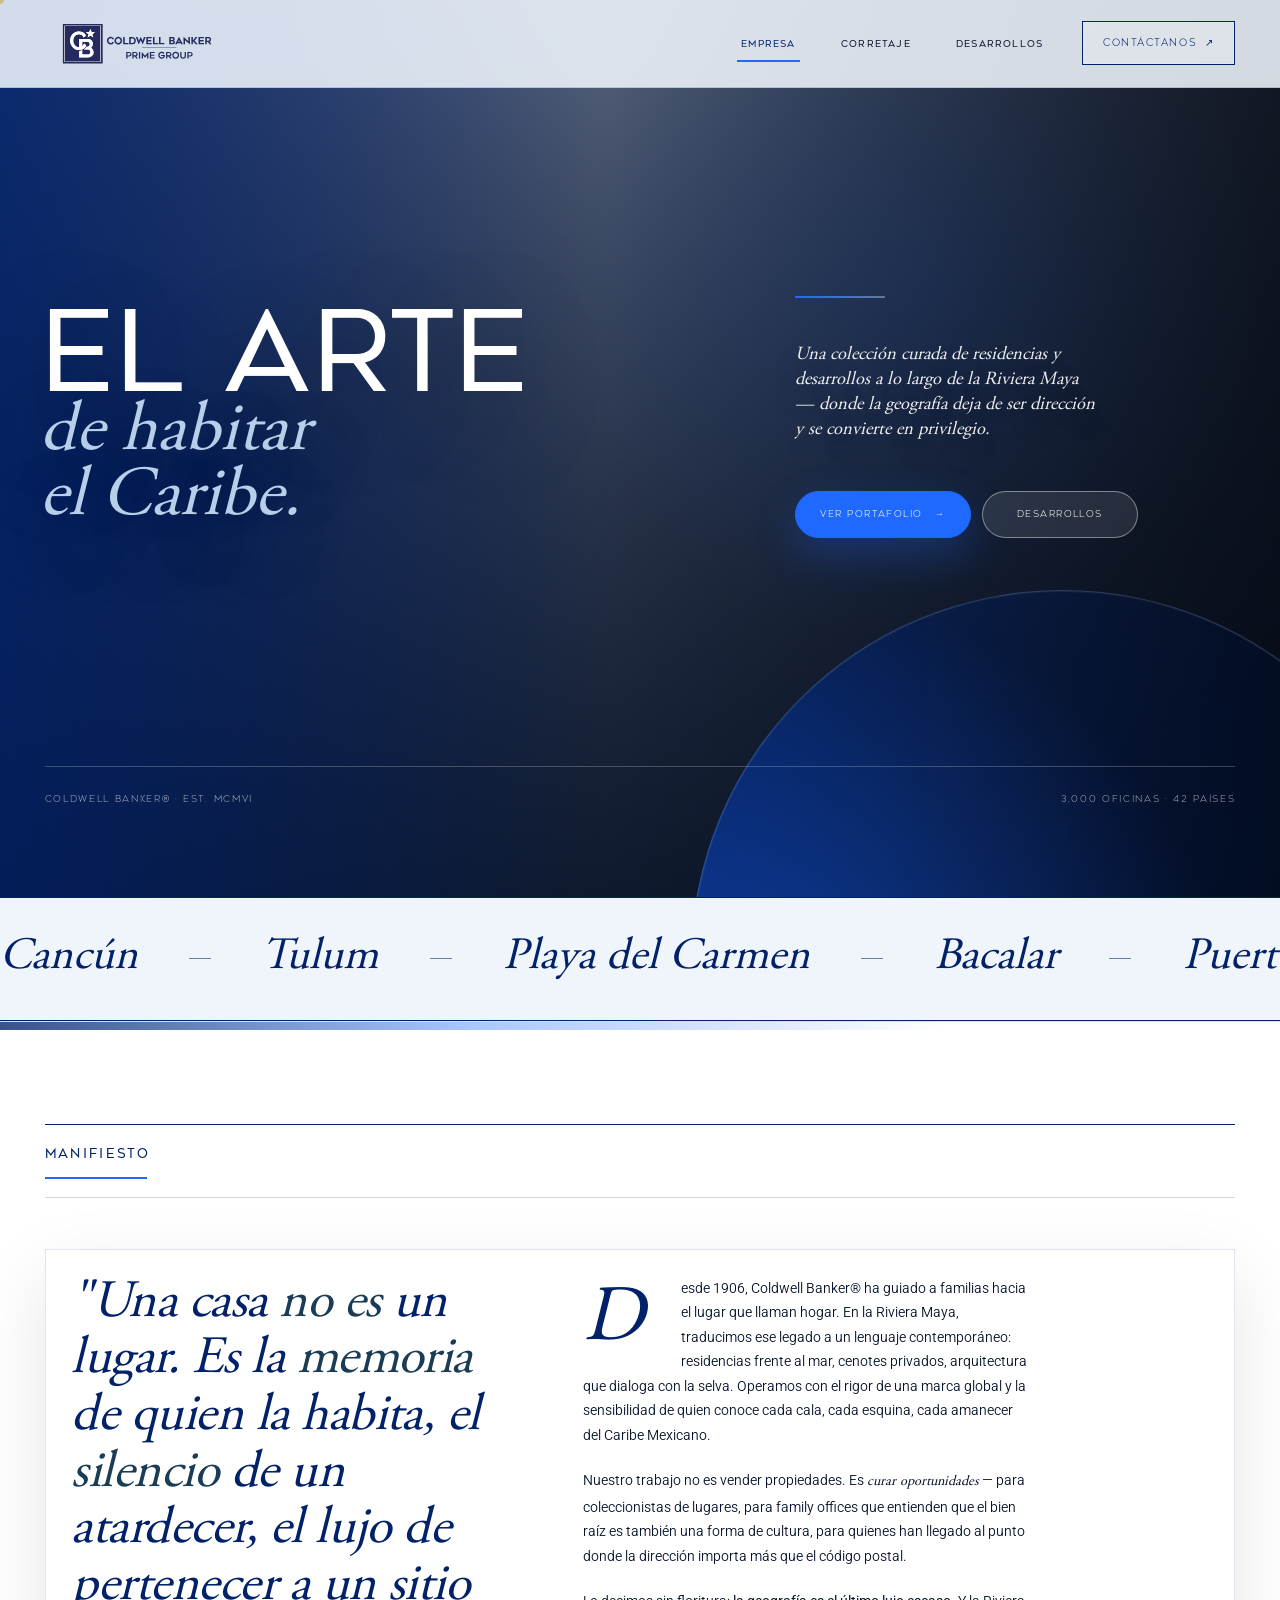
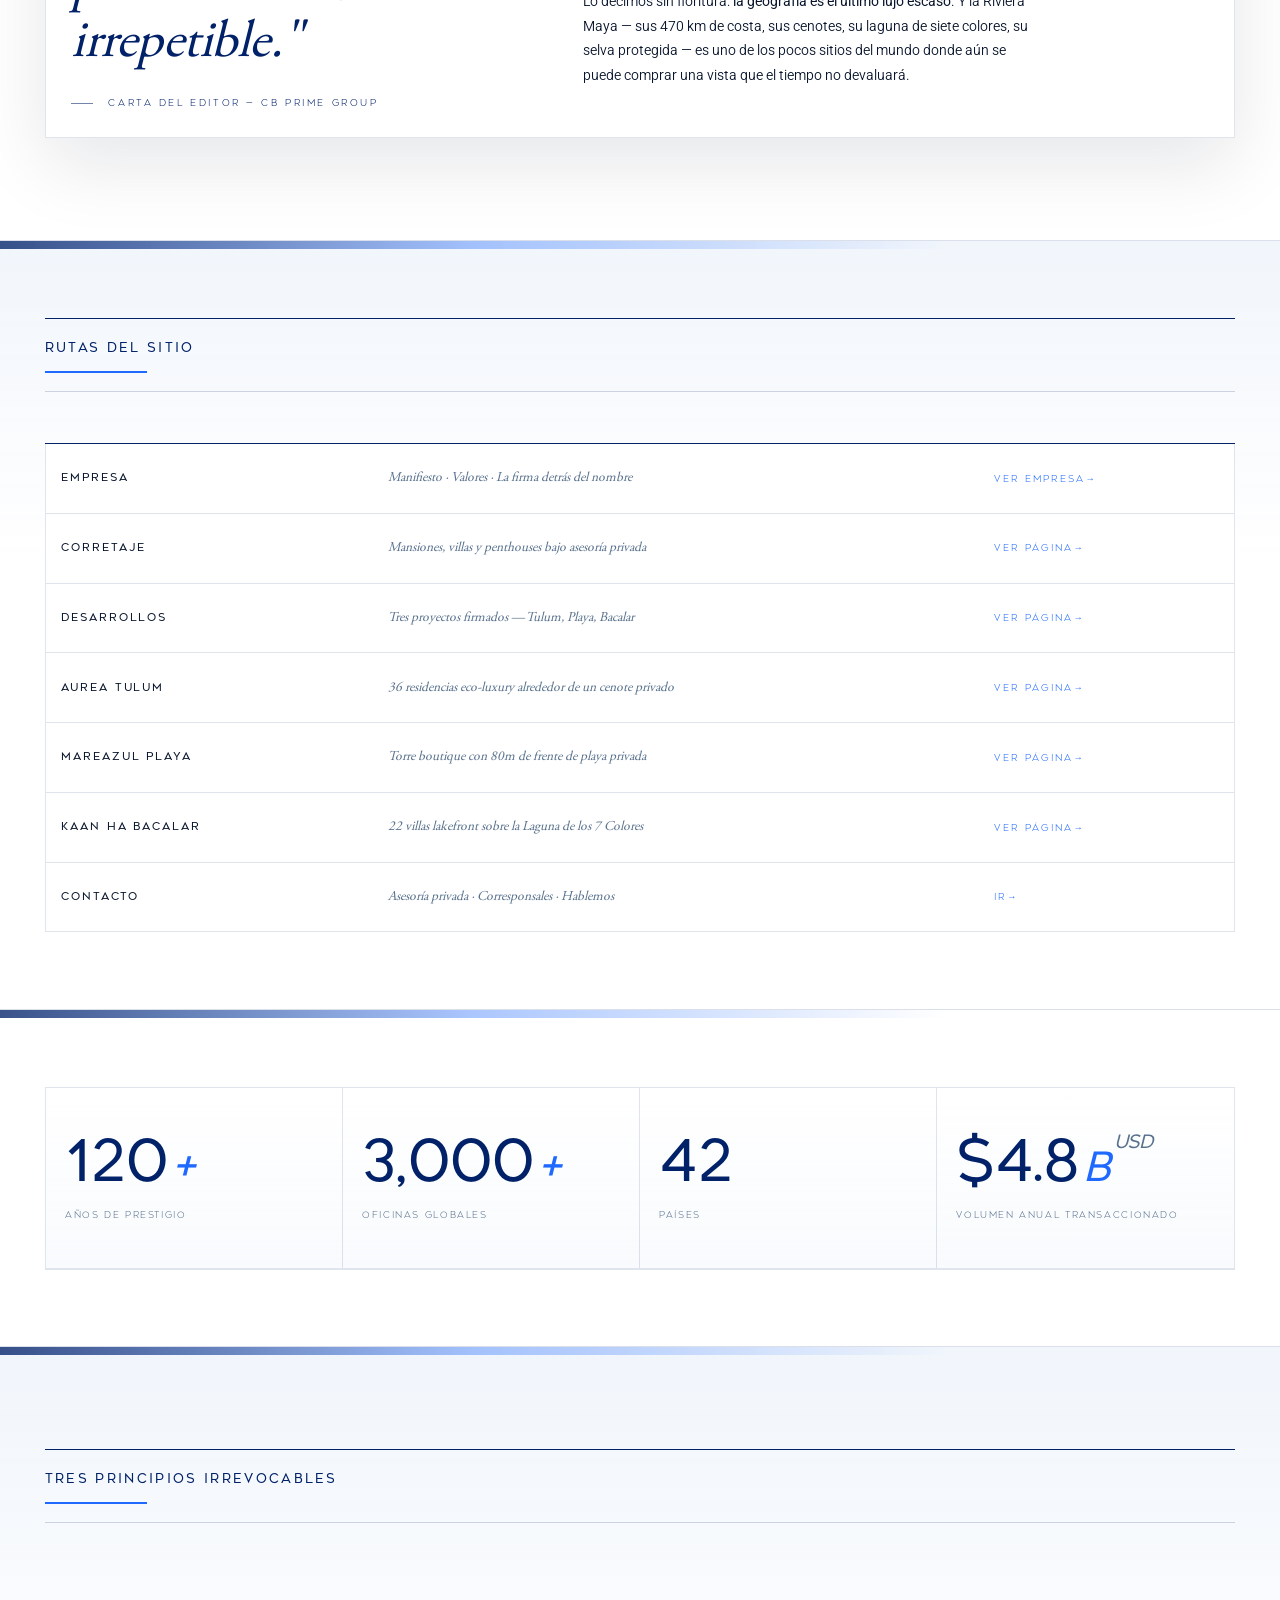
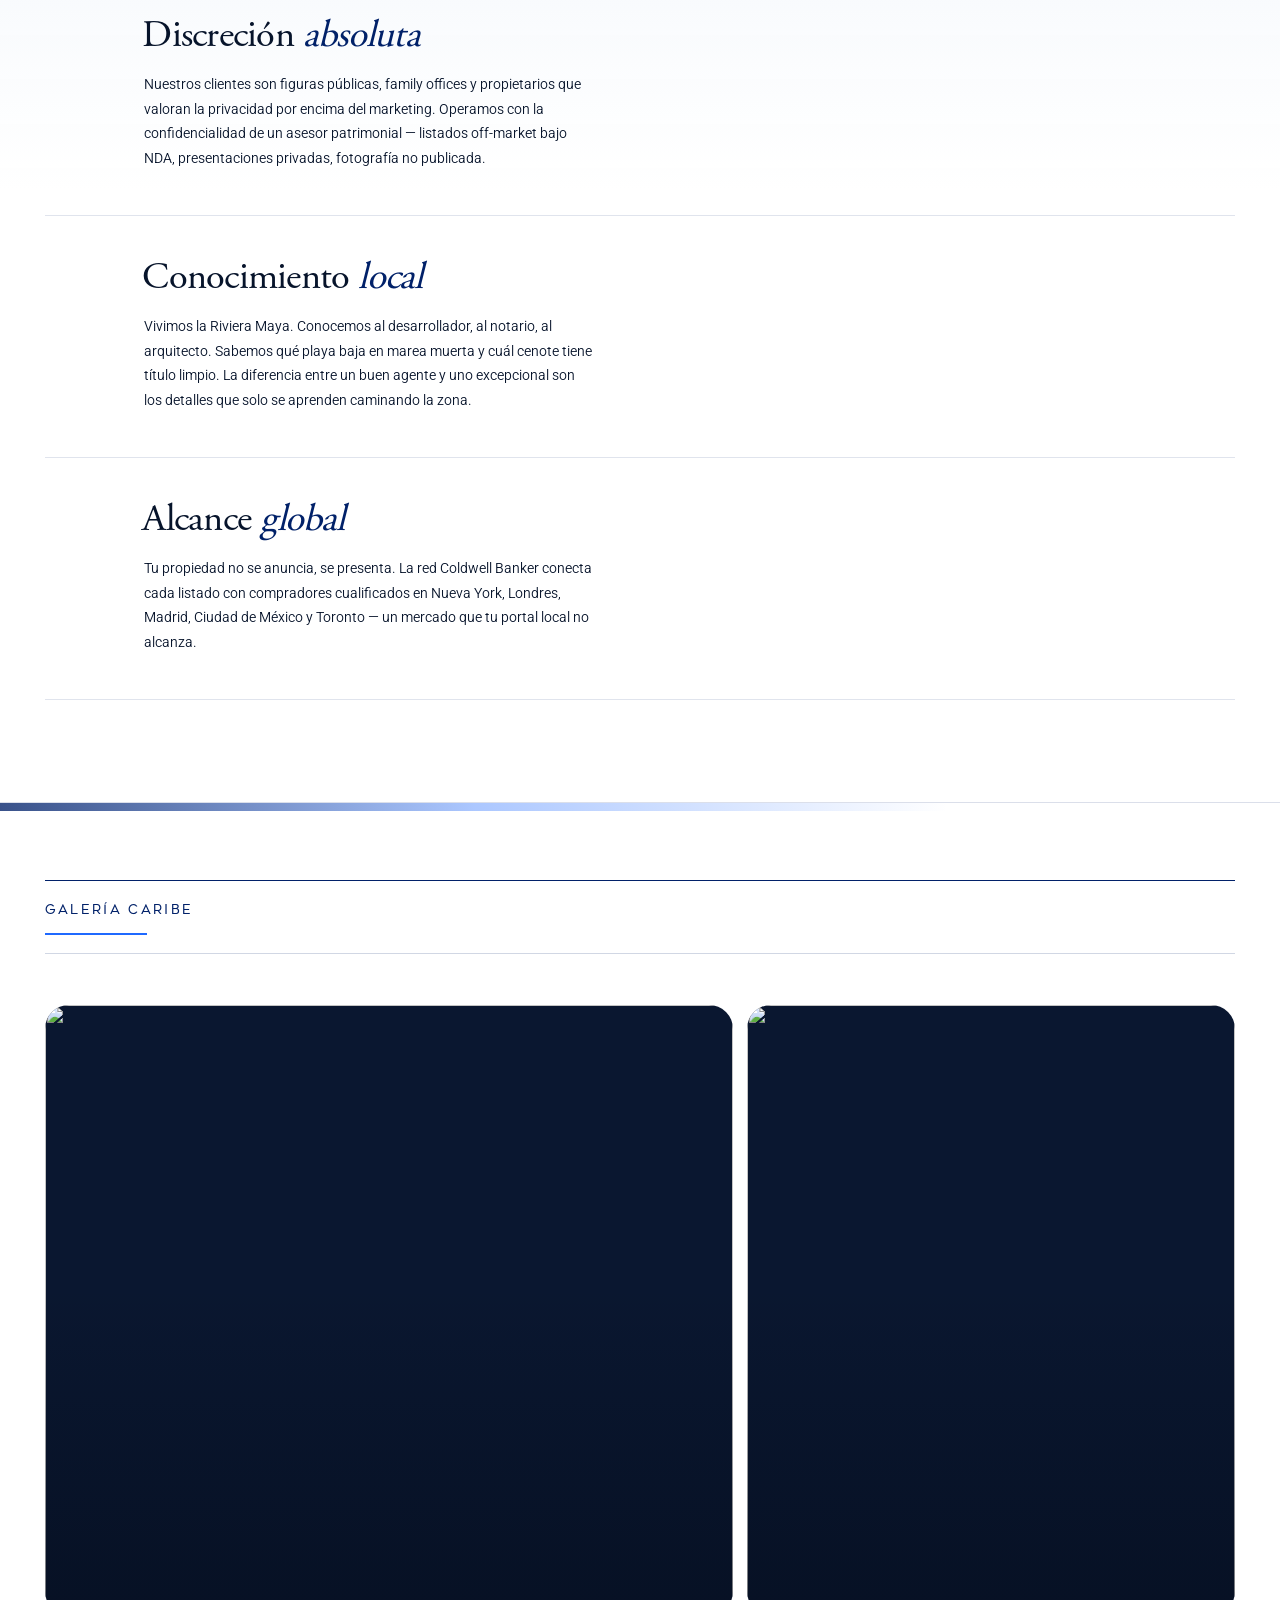
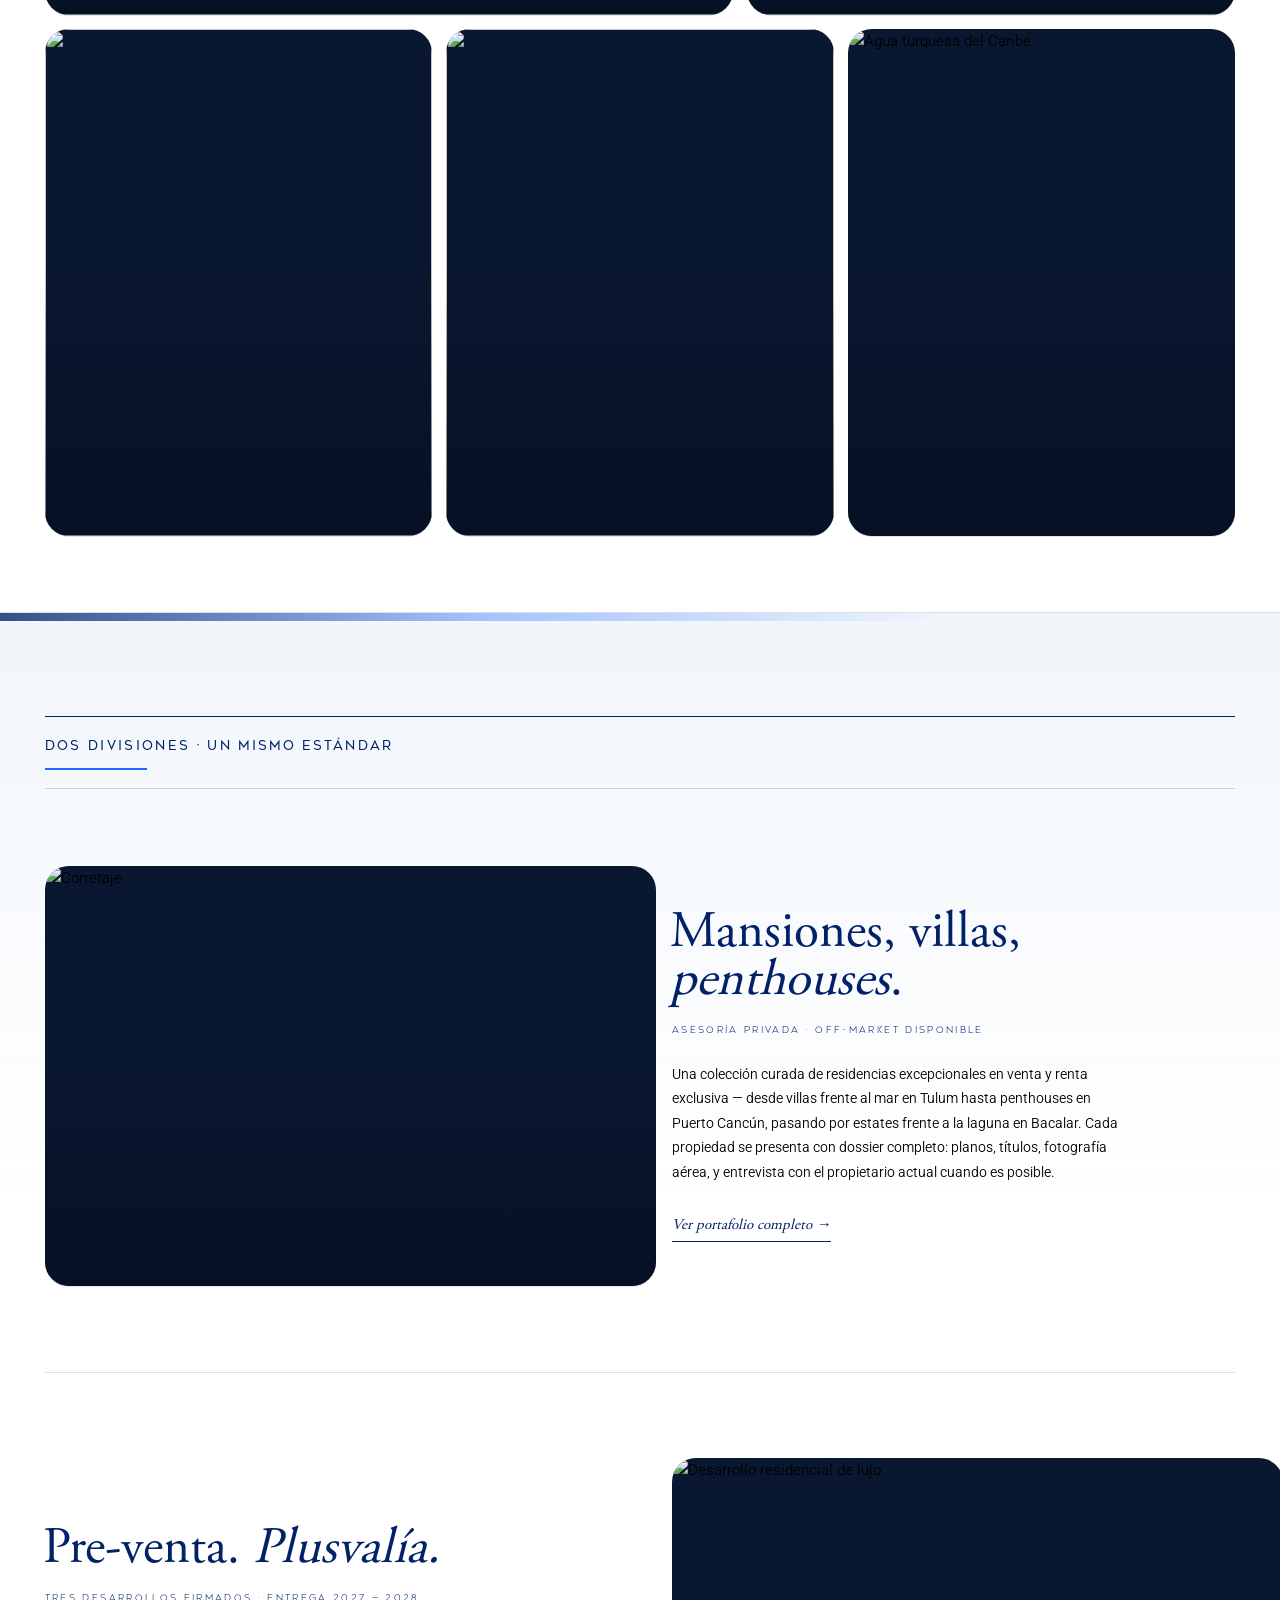
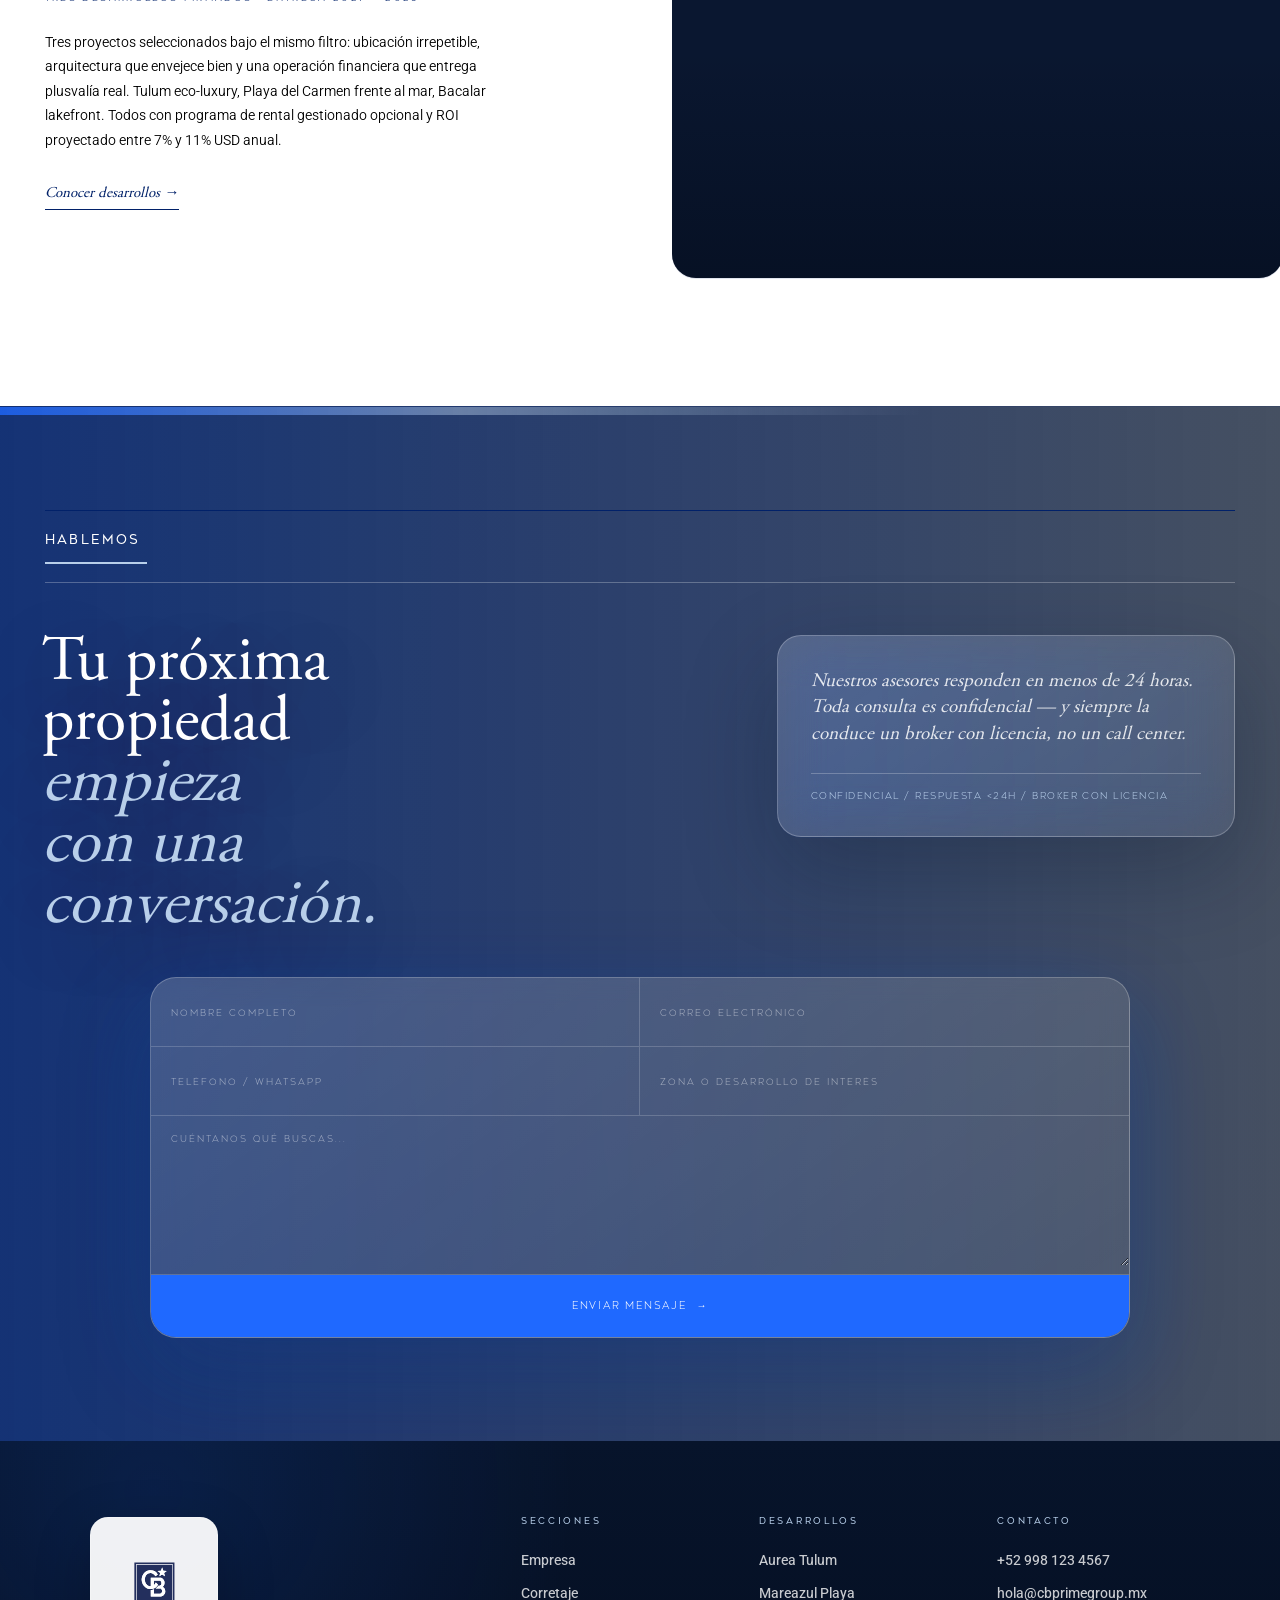
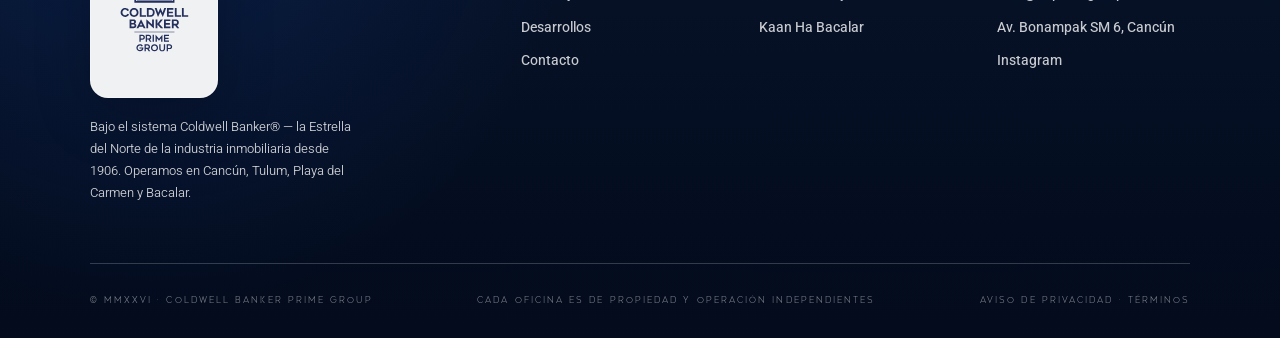
==== index.html @ 38bf9284 "Initial commit - Apex Architecture V1.0 - Quiet Luxury Purge Complete" ====
﻿<!DOCTYPE html>
<html lang="es">
<head>
<meta charset="UTF-8">
<meta name="viewport" content="width=device-width, initial-scale=1">
<title>Coldwell Banker Prime Group · The North Star Atlas · Riviera Maya</title>
<meta name="description" content="Atlas editorial de propiedades de lujo en el Caribe Mexicano. Corretaje y desarrollos firmados — Cancún, Tulum, Playa del Carmen, Bacalar.">
<link rel="preconnect" href="https://images.unsplash.com">
<link rel="stylesheet" href="assets/css/styles.css">
<link rel="icon" type="image/svg+xml" href="assets/img/logo-vertical.svg">
</head>
<body>

<!-- Atlas page frame -->
<div class="frame__progress"></div>
<!-- NAV -->
<nav class="nav">
  <a href="index.html" class="nav__logo"><img src="assets/img/logo-horizontal.svg" alt="Coldwell Banker Prime Group"></a>
  <button class="nav__burger" aria-label="Menú"><span></span><span></span></button>
  <div class="nav__menu">
    <a class="nav__link active" href="index.html">Empresa</a>
    <a class="nav__link" href="corretaje.html">Corretaje</a>
    <a class="nav__link" href="desarrollos.html">Desarrollos</a>
  </div>
  <a class="nav__cta" href="#contacto">Contáctanos <span>↗</span></a>
</nav>

<!-- HERO -->
<header class="hero">
  <div class="hero__top">
    <span><em>Folio</em> 01 — Empresa</span>
    <span class="hero__top__center">An <em>Secciones</em> of the Mexican Caribbean · Volume One</span>
    <span>MMXXVI · Cancún</span>
  </div>

  <div class="hero__main">
    <h1 class="hero__title">
      El arte
      <span class="ital ital--neg">de habitar</span>
      <span class="ital">el Caribe.</span>
    </h1>
    <div class="hero__side">
      <div class="hero__plate">
        <img src="https://images.unsplash.com/photo-1613977257363-707ba9348227?w=1400&q=85&auto=format&fit=crop" alt="Villa privada frente al mar en el Caribe">
        <div class="hero__plate__caption">
          <span>Vista</span>
          <span>Riviera Maya · Villa privada</span>
        </div>
      </div>
      <div class="hero__lede">
        <p>Una colección curada de residencias y desarrollos a lo largo de la Riviera Maya — donde la geografía deja de ser dirección y se convierte en privilegio.</p>
      </div>
      <div class="hero__actions">
        <a class="btn btn--ink" href="corretaje.html">Ver portafolio <span class="arrow">→</span></a>
        <a class="btn" href="desarrollos.html">Desarrollos</a>
      </div>
    </div>
  </div>

  <div class="hero__bottom">
    <span>Coldwell Banker® · Est. MCMVI</span>
    <span class="hero__bottom__star"><img src="assets/img/logo-vertical.svg" alt=""></span>
    <span style="text-align:right;">3,000 oficinas · 42 países</span>
  </div>
</header>

<!-- STRIP -->
<section class="strip">
  <div class="strip__track">
    <div><span>Cancún</span><span class="rule-mark"></span><span>Tulum</span><span class="rule-mark"></span><span>Playa del Carmen</span><span class="rule-mark"></span><span>Bacalar</span><span class="rule-mark"></span><span>Puerto Aventuras</span><span class="rule-mark"></span><span>Akumal</span><span class="rule-mark"></span><span>Sian Ka'an</span><span class="rule-mark"></span></div>
    <div><span>Cancún</span><span class="rule-mark"></span><span>Tulum</span><span class="rule-mark"></span><span>Playa del Carmen</span><span class="rule-mark"></span><span>Bacalar</span><span class="rule-mark"></span><span>Puerto Aventuras</span><span class="rule-mark"></span><span>Akumal</span><span class="rule-mark"></span><span>Sian Ka'an</span><span class="rule-mark"></span></div>
  </div>
</section>

<!-- MANIFESTO -->
<section class="section manifesto">
  <div class="wrap">
    <div class="section__opener reveal">
      <div class="section__num">N.<em>01</em></div>
      <div class="section__title">Manifiesto</div>
      <div class="section__meta">Folio 02 — 04</div>
    </div>

    <div class="manifesto__inner">
      <div class="manifesto__lhs reveal">
        <p class="manifesto__pull">
          "Una casa <em>no es</em> un lugar. Es la <em>memoria</em> de quien la habita, el <em>silencio</em> de un atardecer, el lujo de pertenecer a un sitio irrepetible."
        </p>
        <div class="manifesto__sig">
          <span class="rule-mark"></span>
          <span>Carta del editor — CB Prime Group</span>
        </div>
      </div>

      <div class="manifesto__rhs reveal" data-d="1">
        <p class="dropcap">Desde 1906, Coldwell Banker® ha guiado a familias hacia el lugar que llaman hogar. En la Riviera Maya, traducimos ese legado a un lenguaje contemporáneo: residencias frente al mar, cenotes privados, arquitectura que dialoga con la selva. Operamos con el rigor de una marca global y la sensibilidad de quien conoce cada cala, cada esquina, cada amanecer del Caribe Mexicano.</p>
        <p>Nuestro trabajo no es vender propiedades. Es <em class="serif">curar oportunidades</em> — para coleccionistas de lugares, para family offices que entienden que el bien raíz es también una forma de cultura, para quienes han llegado al punto donde la dirección importa más que el código postal.</p>
        <p>Lo decimos sin floritura: <strong style="font-weight:400;">la geografía es el último lujo escaso</strong>. Y la Riviera Maya — sus 470 km de costa, sus cenotes, su laguna de siete colores, su selva protegida — es uno de los pocos sitios del mundo donde aún se puede comprar una vista que el tiempo no devaluará.</p>
      </div>
    </div>
  </div>
</section>

<!-- TABLE OF CONTENTS -->
<section class="section section--tight">
  <div class="wrap">
    <div class="section__opener reveal">
      <div class="section__num">N.<em>02</em></div>
      <div class="section__title">Rutas del sitio</div>
      <div class="section__meta">Folio 05</div>
    </div>

    <table class="toc reveal" data-d="1">
      <tbody>
        <tr onclick="window.location='index.html'">
          <td class="toc__num"><em>I.</em></td>
          <td class="toc__name">Empresa</td>
          <td class="toc__desc">Manifiesto · Valores · La firma detrás del nombre</td>
          <td class="toc__link">Ver empresa</td>
        </tr>
        <tr onclick="window.location='corretaje.html'">
          <td class="toc__num"><em>II.</em></td>
          <td class="toc__name">Corretaje</td>
          <td class="toc__desc">Mansiones, villas y penthouses bajo asesoría privada</td>
          <td class="toc__link">Ver página</td>
        </tr>
        <tr onclick="window.location='desarrollos.html'">
          <td class="toc__num"><em>III.</em></td>
          <td class="toc__name">Desarrollos</td>
          <td class="toc__desc">Tres proyectos firmados — Tulum, Playa, Bacalar</td>
          <td class="toc__link">Ver página</td>
        </tr>
        <tr onclick="window.location='desarrollos/aurea-tulum.html'">
          <td class="toc__num"><em>III.i</em></td>
          <td class="toc__name">Aurea Tulum</td>
          <td class="toc__desc">36 residencias eco-luxury alrededor de un cenote privado</td>
          <td class="toc__link">Ver página</td>
        </tr>
        <tr onclick="window.location='desarrollos/mareazul-playa.html'">
          <td class="toc__num"><em>III.ii</em></td>
          <td class="toc__name">Mareazul Playa</td>
          <td class="toc__desc">Torre boutique con 80m de frente de playa privada</td>
          <td class="toc__link">Ver página</td>
        </tr>
        <tr onclick="window.location='desarrollos/kaan-ha-bacalar.html'">
          <td class="toc__num"><em>III.iii</em></td>
          <td class="toc__name">Kaan Ha Bacalar</td>
          <td class="toc__desc">22 villas lakefront sobre la Laguna de los 7 Colores</td>
          <td class="toc__link">Ver página</td>
        </tr>
        <tr onclick="window.location='#contacto'">
          <td class="toc__num"><em>IV.</em></td>
          <td class="toc__name">Contacto</td>
          <td class="toc__desc">Asesoría privada · Corresponsales · Hablemos</td>
          <td class="toc__link">Ir</td>
        </tr>
      </tbody>
    </table>
  </div>
</section>

<!-- STATS -->
<section class="section section--tight">
  <div class="wrap">
    <div class="stats reveal">
      <div class="stat">
        <span class="stat__index"><em>i.</em></span>
        <div class="stat__num">120<span class="ital">+</span></div>
        <div class="stat__label">Años de prestigio</div>
      </div>
      <div class="stat">
        <span class="stat__index"><em>ii.</em></span>
        <div class="stat__num">3,000<span class="ital">+</span></div>
        <div class="stat__label">Oficinas globales</div>
      </div>
      <div class="stat">
        <span class="stat__index"><em>iii.</em></span>
        <div class="stat__num">42</div>
        <div class="stat__label">Países</div>
      </div>
      <div class="stat">
        <span class="stat__index"><em>iv.</em></span>
        <div class="stat__num">$4.8<span class="ital">B</span><sup>USD</sup></div>
        <div class="stat__label">Volumen anual transaccionado</div>
      </div>
    </div>
  </div>
</section>

<!-- VALUES -->
<section class="section">
  <div class="wrap">
    <div class="section__opener reveal">
      <div class="section__num">N.<em>03</em></div>
      <div class="section__title">Tres principios irrevocables</div>
      <div class="section__meta">Folio 07 — 09</div>
    </div>

    <div class="chapters">
      <article class="chapter reveal">
        <div class="chapter__num"><em>i.</em></div>
        <h3 class="chapter__title">Discreción <span class="ital">absoluta</span></h3>
        <div class="chapter__body">
          <p>Nuestros clientes son figuras públicas, family offices y propietarios que valoran la privacidad por encima del marketing. Operamos con la confidencialidad de un asesor patrimonial — listados off-market bajo NDA, presentaciones privadas, fotografía no publicada.</p>
        </div>
      </article>
      <article class="chapter reveal" data-d="1">
        <div class="chapter__num"><em>ii.</em></div>
        <h3 class="chapter__title">Conocimiento <span class="ital">local</span></h3>
        <div class="chapter__body">
          <p>Vivimos la Riviera Maya. Conocemos al desarrollador, al notario, al arquitecto. Sabemos qué playa baja en marea muerta y cuál cenote tiene título limpio. La diferencia entre un buen agente y uno excepcional son los detalles que solo se aprenden caminando la zona.</p>
        </div>
      </article>
      <article class="chapter reveal" data-d="2">
        <div class="chapter__num"><em>iii.</em></div>
        <h3 class="chapter__title">Alcance <span class="ital">global</span></h3>
        <div class="chapter__body">
          <p>Tu propiedad no se anuncia, se presenta. La red Coldwell Banker conecta cada listado con compradores cualificados en Nueva York, Londres, Madrid, Ciudad de México y Toronto — un mercado que tu portal local no alcanza.</p>
        </div>
      </article>
    </div>
  </div>
</section>

<!-- PLATES -->
<section class="section section--tight">
  <div class="wrap">
    <div class="section__opener reveal">
      <div class="section__num">N.<em>04</em></div>
      <div class="section__title">Galería Caribe</div>
      <div class="section__meta">Folio 10 — 13</div>
    </div>

    <div class="plates reveal">
      <div class="plate plate--lg">
        <img src="https://images.unsplash.com/photo-1613977257363-707ba9348227?w=1600&q=85&auto=format&fit=crop" alt="">
        <div class="plate__cap">Vista · Villa Sian Ka'an</div>
      </div>
      <div class="plate plate--md">
        <img src="https://images.unsplash.com/photo-1582268611958-ebfd161ef9cf?w=1200&q=85&auto=format&fit=crop" alt="">
        <div class="plate__cap">Vista · Alberca infinity</div>
      </div>
      <div class="plate plate--sm">
        <img src="https://images.unsplash.com/photo-1600585154340-be6161a56a0c?w=900&q=85&auto=format&fit=crop" alt="">
        <div class="plate__cap">Vista · Suite</div>
      </div>
      <div class="plate plate--sm">
        <img src="https://images.unsplash.com/photo-1564013799919-ab600027ffc6?w=900&q=85&auto=format&fit=crop" alt="">
        <div class="plate__cap">Vista · Vista mar</div>
      </div>
      <div class="plate plate--sm">
        <img src="https://images.unsplash.com/photo-1507525428034-b723cf961d3e?w=900&q=85&auto=format&fit=crop" alt="Agua turquesa del Caribe">
        <div class="plate__cap">Vista · Bacalar</div>
      </div>
    </div>
  </div>
</section>

<!-- DIVISIONS -->
<section class="section">
  <div class="wrap">
    <div class="section__opener reveal">
      <div class="section__num">N.<em>05</em></div>
      <div class="section__title">Dos divisiones · un mismo estándar</div>
      <div class="section__meta">Folio 14 — 16</div>
    </div>

    <article class="feature reveal mb-4">
      <a href="corretaje.html" class="feature__media">
        <img src="https://images.unsplash.com/photo-1613490493576-7fde63acd811?w=1400&q=85&auto=format&fit=crop" alt="Corretaje">
        <div class="feature__cap"><span>División 01</span><span>Corretaje</span></div>
      </a>
      <div>
        <div class="feature__num"><em>I.</em> Corretaje de lujo</div>
        <h3 class="feature__title">Mansiones, villas, <span class="ital">penthouses</span>.</h3>
        <div class="feature__sub">Asesoría privada · Off-market disponible</div>
        <div class="feature__body">
          <p>Una colección curada de residencias excepcionales en venta y renta exclusiva — desde villas frente al mar en Tulum hasta penthouses en Puerto Cancún, pasando por estates frente a la laguna en Bacalar. Cada propiedad se presenta con dossier completo: planos, títulos, fotografía aérea, y entrevista con el propietario actual cuando es posible.</p>
        </div>
        <a class="linklink feature__cta" href="corretaje.html">Ver portafolio completo →</a>
      </div>
    </article>

    <hr class="rule mt-4 mb-4">

    <article class="feature feature--rev reveal" data-d="1">
      <a href="desarrollos.html" class="feature__media">
        <img src="https://images.unsplash.com/photo-1600607687939-ce8a6c25118c?w=1400&q=85&auto=format&fit=crop" alt="Desarrollo residencial de lujo">
        <div class="feature__cap"><span>División 02</span><span>Real Estate Development</span></div>
      </a>
      <div>
        <div class="feature__num"><em>II.</em> Desarrollos inmobiliarios</div>
        <h3 class="feature__title">Pre-venta. <span class="ital">Plusvalía.</span></h3>
        <div class="feature__sub">Tres desarrollos firmados · Entrega 2027 — 2028</div>
        <div class="feature__body">
          <p>Tres proyectos seleccionados bajo el mismo filtro: ubicación irrepetible, arquitectura que envejece bien y una operación financiera que entrega plusvalía real. Tulum eco-luxury, Playa del Carmen frente al mar, Bacalar lakefront. Todos con programa de rental gestionado opcional y ROI proyectado entre 7% y 11% USD anual.</p>
        </div>
        <a class="linklink feature__cta" href="desarrollos.html">Conocer desarrollos →</a>
      </div>
    </article>
  </div>
</section>

<!-- CONTACT -->
<section class="section contact" id="contacto">
  <div class="wrap">
    <div class="section__opener reveal" style="border-color: rgba(255,255,255,.4);">
      <div class="section__num" style="color: var(--tide);"><em>Contacto</em></div>
      <div class="section__title" style="color: var(--white);">Hablemos</div>
      <div class="section__meta" style="color: rgba(255,255,255,.6);">Folio final</div>
    </div>

    <div class="grid12 reveal" style="margin-bottom: 2rem;">
      <div class="col-6">
        <h2 style="font-size: clamp(2.4rem, 5vw, 4.5rem); color: var(--white);">
          Tu próxima propiedad <span class="ital" style="color: var(--tide);">empieza con una conversación.</span>
        </h2>
      </div>
      <div class="col-5 start-8">
        <p class="lede" style="color: rgba(255,255,255,.85);">
          Nuestros asesores responden en menos de 24 horas. Toda consulta es confidencial — y siempre la conduce un broker con licencia, no un call center.
        </p>
      </div>
    </div>

    <form class="contact__form reveal" data-d="1">
      <div class="field"><input type="text" name="nombre" placeholder="Nombre completo" required></div>
      <div class="field"><input type="email" name="email" placeholder="Correo electrónico" required></div>
      <div class="field"><input type="tel" name="telefono" placeholder="Teléfono / WhatsApp"></div>
      <div class="field"><input type="text" name="interes" placeholder="Zona o desarrollo de interés"></div>
      <div class="field field--full"><textarea name="mensaje" placeholder="Cuéntanos qué buscas..."></textarea></div>
      <div class="field--submit"><button type="submit">Enviar mensaje &nbsp;→</button></div>
    </form>
  </div>
</section>

<!-- FOOTER -->
<footer class="footer">
  <div class="wrap">
    <div class="footer__top">
      <div class="footer__brand"><img src="assets/img/logo-vertical.svg" alt="Coldwell Banker Prime Group"><p>Bajo el sistema Coldwell Banker® — la Estrella del Norte de la industria inmobiliaria desde 1906. Operamos en Cancún, Tulum, Playa del Carmen y Bacalar.</p>
      </div>
      <div class="footer__col">
        <h4>Secciones</h4>
        <a href="index.html">Empresa</a>
        <a href="corretaje.html">Corretaje</a>
        <a href="desarrollos.html">Desarrollos</a>
        <a href="#contacto">Contacto</a>
      </div>
      <div class="footer__col">
        <h4>Desarrollos</h4>
        <a href="desarrollos/aurea-tulum.html">Aurea Tulum</a>
        <a href="desarrollos/mareazul-playa.html">Mareazul Playa</a>
        <a href="desarrollos/kaan-ha-bacalar.html">Kaan Ha Bacalar</a>
      </div>
      <div class="footer__col">
        <h4>Contacto</h4>
        <a href="tel:+529981234567">+52 998 123 4567</a>
        <a href="mailto:hola@cbprimegroup.mx">hola@cbprimegroup.mx</a>
        <a href="#">Av. Bonampak SM 6, Cancún</a>
        <a href="#" target="_blank" rel="noopener">Instagram</a>
      </div>
    </div>
    <div class="footer__bottom">
      <span>© MMXXVI · Coldwell Banker Prime Group</span>
      <span>Cada oficina es de propiedad y operación independientes</span>
      <span>Aviso de privacidad · Términos</span>
    </div>
  </div>
</footer>

<script src="assets/js/main.js"></script>
</body>
</html>
---- assets/css/styles.css ----
/* =========================================================
   COLDWELL BANKER PRIME GROUP
   Estricto a Manual de Identidad 2025
   Responsive: 320px → 3440px ultrawide
   ========================================================= */

@font-face { font-family:'Garamond'; src:url('../fonts/AGaramondPro-Regular.otf') format('opentype'); font-weight:400; font-display:swap; }
@font-face { font-family:'Garamond'; src:url('../fonts/AGaramondPro-Bold.otf') format('opentype'); font-weight:700; font-display:swap; }
@font-face { font-family:'Geometos'; src:url('../fonts/GeometosNeue.otf') format('opentype'); font-weight:400; font-display:swap; }
@font-face { font-family:'Geometos'; src:url('../fonts/GeometosNeueBold.otf') format('opentype'); font-weight:700; font-display:swap; }
@font-face { font-family:'Geometos'; src:url('../fonts/GeometosNeueLight.otf') format('opentype'); font-weight:300; font-display:swap; }
@font-face { font-family:'Roboto'; src:url('../fonts/Roboto-VariableFont_wdth,wght.ttf') format('truetype-variations'); font-weight:100 900; font-display:swap; }
@font-face { font-family:'Roboto'; src:url('../fonts/Roboto-Italic-VariableFont_wdth,wght.ttf') format('truetype-variations'); font-weight:100 900; font-style:italic; font-display:swap; }

:root{
  /* === PALETA OFICIAL · Manual Identidad CB 2025 === */
  --cb-blue:    #012169;  /* CB Azul · color distintivo */
  --midnight:   #0A1730;  /* Medianoche */
  --slate:      #1B3C55;  /* Pizarra */
  --smoke:      #58718D;  /* Humo Gris */
  --mist:       #BECAD7;  /* Neblina */
  --glacier:    #DAE1E8;  /* Glaciar */
  --tide:       #B8CFEA;  /* Marea */
  --bright:     #1F69FF;  /* Azul Brillante */
  --iced:       #F0F5FB;  /* Azul Helado */
  --celestial:  #418FDE;  /* Celestial */
  --black:      #000000;  /* Negro · cuerpo de texto (manual) */
  --white:      #ffffff;  /* Blanco · fondo principal (manual) */

  /* Semantic */
  --bg:         var(--white);
  --bg-soft:    var(--iced);
  --bg-mid:     var(--glacier);
  --ink:        var(--black);          /* Body text · per manual */
  --ink-strong: var(--cb-blue);        /* Headlines accent */
  --ink-deep:   var(--midnight);
  --ink-mid:    var(--slate);
  --ink-mute:   var(--smoke);
  --rule:       var(--glacier);
  --rule-mid:   var(--mist);
  --rule-strong: var(--cb-blue);

  /* Typography */
  --serif: 'Garamond', 'Cormorant Garamond', Georgia, serif;
  --display: 'Geometos', 'Helvetica Neue', sans-serif;
  --body: 'Roboto', system-ui, -apple-system, sans-serif;

  /* Spacing — fluid */
  --gutter: clamp(1rem, 3.5vw, 4rem);
  --section: clamp(4.5rem, 9vw, 10rem);
  --maxw: 1640px;
  --maxw-text: 1440px;

  /* Motion */
  --ease: cubic-bezier(.2,.7,.2,1);
  --ease-out: cubic-bezier(.16,1,.3,1);
}

/* Ultra-wide caps */
@media (min-width: 2200px){
  :root{ --maxw: 1880px; --gutter: clamp(2rem, 4vw, 6rem); }
}

*,*::before,*::after{ box-sizing:border-box; margin:0; padding:0; }
html{
  scroll-behavior: smooth;
  -webkit-font-smoothing: antialiased;
  -moz-osx-font-smoothing: grayscale;
  background: var(--bg);
  font-size: 15px;
}
@media (min-width: 1440px){ html{ font-size: 16px; } }
@media (min-width: 1920px){ html{ font-size: 17px; } }
@media (min-width: 2560px){ html{ font-size: 19px; } }
@media (max-width: 380px){ html{ font-size: 14px; } }

body{
  background: var(--bg);
  color: var(--ink);
  font-family: var(--body);
  font-weight: 300;
  line-height: 1.65;
  overflow-x: hidden;
  position: relative;
}
img{ display:block; max-width:100%; height:auto; }
svg{ display:block; }
a{ color:inherit; text-decoration:none; transition:color .3s var(--ease); }
button{ font: inherit; color: inherit; cursor: pointer; background: none; border: 0; }

::selection{ background: var(--cb-blue); color: var(--white); }

/* =========================================================
   PAGE FRAME — kept minimal (just scroll progress)
   ========================================================= */
.frame{ display: none; } /* corner markers removed — conflicted with nav */
.frame__progress{
  position: fixed; left: 0; top: 0;
  height: 2px; width: 0; background: var(--cb-blue);
  z-index: 60; transition: width .1s linear;
}

/* =========================================================
   NAV
   ========================================================= */
.nav{
  position: fixed; top: 0; left: 0; right: 0; z-index: 80;
  padding: 1.2rem var(--gutter);
  display: grid;
  grid-template-columns: auto 1fr auto;
  gap: 1.5rem; align-items: center;
  background: rgba(255,255,255,.96);
  backdrop-filter: blur(14px) saturate(140%);
  -webkit-backdrop-filter: blur(14px) saturate(140%);
  border-bottom: 1px solid var(--rule);
  transition: padding .4s var(--ease), background .4s var(--ease), box-shadow .4s var(--ease);
}
.nav.scrolled{
  background: rgba(255,255,255,.99);
  padding-block: .75rem;
  box-shadow: 0 1px 0 rgba(1,33,105,.06), 0 8px 24px rgba(1,33,105,.04);
}
.nav__logo{
  display: flex; align-items: center;
  flex-shrink: 0;
}
.nav__logo img{
  height: clamp(36px, 4.5vw, 50px); width: auto;
  transition: height .4s var(--ease);
}
.nav.scrolled .nav__logo img{ height: clamp(30px, 3.6vw, 40px); }
@media (max-width: 480px){
  .nav__logo img{ height: 34px; }
  .nav.scrolled .nav__logo img{ height: 30px; }
}

/* Brand-safe ornamental rule — replaces decorative star usage */
.rule-mark{
  display: inline-block;
  width: clamp(16px, 2vw, 22px); height: 1px;
  background: currentColor; opacity: .55;
  vertical-align: middle; flex-shrink: 0;
}

.nav__menu{
  display: flex; gap: clamp(1.2rem, 2.4vw, 2.6rem);
  align-items: center; justify-content: center;
}
.nav__link{
  font-family: var(--display); font-weight: 400;
  font-size: clamp(.65rem, .75vw, .72rem);
  letter-spacing: .22em; text-transform: uppercase;
  color: var(--cb-blue);
  position: relative; padding: .4rem 0;
  white-space: nowrap;
}
.nav__link::after{
  content:''; position:absolute; left:0; right:100%; bottom:0; height:1px;
  background: var(--cb-blue); transition: right .5s var(--ease);
}
.nav__link:hover::after, .nav__link.active::after{ right: 0; }

.nav__cta{
  display: inline-flex; align-items: center; gap: .6rem;
  font-family: var(--display);
  font-size: clamp(.65rem, .72vw, .72rem);
  letter-spacing: .22em; text-transform: uppercase;
  padding: .85rem 1.3rem;
  border: 1px solid var(--cb-blue); color: var(--cb-blue);
  transition: all .5s var(--ease); position: relative; overflow: hidden;
  white-space: nowrap;
  flex-shrink: 0;
}
.nav__cta::before{
  content:''; position:absolute; inset:0; background: var(--cb-blue);
  transform: translateY(101%); transition: transform .5s var(--ease); z-index:-1;
}
.nav__cta:hover{ color: var(--white); }
.nav__cta:hover::before{ transform: translateY(0); }

.nav__burger{
  display: none;
  width: 36px; height: 36px;
  flex-direction: column; gap: 5px;
  justify-content: center; align-items: center;
}
.nav__burger span{
  display:block; width:22px; height:1.5px; background: var(--cb-blue);
  transition: transform .3s var(--ease);
}
.nav__burger.open span:nth-child(1){ transform: translateY(3.25px) rotate(45deg); }
.nav__burger.open span:nth-child(2){ transform: translateY(-3.25px) rotate(-45deg); }

@media (max-width: 980px){
  .nav{
    display: flex; justify-content: space-between; align-items: center;
  }
  .nav__cta{ display: none; }
  .nav__burger{ display: flex; }
  .nav__menu{
    position: fixed; top: 0; left: 0; right: 0; bottom: 0;
    background: var(--white);
    flex-direction: column; gap: 2rem;
    padding: 6rem var(--gutter) 2rem;
    transform: translateY(-110%);
    transition: transform .55s var(--ease);
    justify-content: flex-start; align-items: flex-start;
    z-index: 70;
  }
  .nav__menu.open{ transform: translateY(0); }
  .nav__menu .nav__link{ font-size: 1.05rem; }
  .nav__menu .nav__link.active{ color: var(--cb-blue); }
  .nav__burger{ z-index: 80; position: relative; }
}

/* =========================================================
   LAYOUT PRIMITIVES
   ========================================================= */
.wrap{ width: min(100% - var(--gutter)*2, var(--maxw)); margin-inline: auto; }
.section{ padding-block: var(--section); position: relative; }
.section--tight{ padding-block: clamp(2.5rem, 5vw, 5rem); }
.section--soft{ background: var(--bg-soft); }

.grid12{ display: grid; grid-template-columns: repeat(12, 1fr); gap: clamp(1rem, 2vw, 1.5rem); }
.col-1{grid-column:span 1}.col-2{grid-column:span 2}.col-3{grid-column:span 3}
.col-4{grid-column:span 4}.col-5{grid-column:span 5}.col-6{grid-column:span 6}
.col-7{grid-column:span 7}.col-8{grid-column:span 8}.col-9{grid-column:span 9}
.col-10{grid-column:span 10}.col-11{grid-column:span 11}.col-12{grid-column:span 12}
.start-2{grid-column-start:2}.start-3{grid-column-start:3}.start-4{grid-column-start:4}
.start-5{grid-column-start:5}.start-6{grid-column-start:6}.start-7{grid-column-start:7}
.start-8{grid-column-start:8}.start-9{grid-column-start:9}
@media (max-width: 880px){
  .grid12 [class*="col-"]{ grid-column: 1 / -1; }
  .grid12 [class*="start-"]{ grid-column-start: 1; }
}

/* =========================================================
   TYPOGRAPHY
   ========================================================= */
h1,h2,h3,h4{
  font-family: var(--serif); font-weight: 400; line-height: .95;
  letter-spacing: -0.02em; color: var(--cb-blue);
  text-wrap: balance;
}
.italic, em.italic, .ital, em{
  font-style: italic; color: var(--slate); font-weight: 400;
}
.serif{ font-family: var(--serif); font-style: italic; font-weight: 400; }

.eyebrow{
  display: inline-flex; align-items: center; gap: .8rem;
  font-family: var(--display);
  font-size: clamp(.62rem, .7vw, .7rem);
  font-weight: 400;
  letter-spacing: .3em; text-transform: uppercase; color: var(--cb-blue);
}
.eyebrow::before{
  content:''; width: 28px; height: 1px; background: currentColor; opacity: .8;
}

.section__opener{
  display: grid; grid-template-columns: 1fr 10fr 1fr;
  align-items: end; gap: clamp(1rem, 2.5vw, 2rem);
  padding: 1.2rem 0; margin-bottom: clamp(2rem, 5vw, 4rem);
  border-top: 1px solid var(--cb-blue);
  border-bottom: 1px solid var(--rule);
}
.section__num{
  font-family: var(--serif); font-style: italic; font-weight: 400;
  font-size: clamp(.95rem, 1.2vw, 1.1rem); color: var(--slate);
}
.section__title{
  font-family: var(--display); font-weight: 400;
  font-size: clamp(.7rem, .85vw, .82rem);
  letter-spacing: .35em; text-transform: uppercase; color: var(--cb-blue);
  text-align: center;
}
.section__meta{
  font-family: var(--display); font-weight: 400;
  font-size: clamp(.62rem, .72vw, .7rem);
  letter-spacing: .25em; text-transform: uppercase; color: var(--ink-mute);
  text-align: right;
}
@media (max-width: 640px){
  .section__opener{ grid-template-columns: 1fr; gap: .6rem; text-align: left; }
  .section__title, .section__meta{ text-align: left; }
}

p{ color: var(--ink); max-width: 56ch; }
p.lede{
  font-family: var(--serif); font-style: italic;
  font-size: clamp(1.05rem, 1.5vw, 1.5rem);
  line-height: 1.4; color: var(--slate);
}

.dropcap::first-letter{
  font-family: var(--serif); font-style: italic; font-weight: 400;
  float: left; font-size: 5.5em; line-height: 0.85;
  padding-right: 0.25em; padding-top: 0.12em; margin-top: 0.05em; margin-right: 1.2rem; color: var(--cb-blue);
}

.rule{ height:1px; background: var(--rule); border:0; margin: 0; }
.rule--ink{ background: var(--cb-blue); }

/* =========================================================
   HERO — robust, no overflow
   ========================================================= */
.hero{
  position: relative;
  padding: clamp(6rem, 10vw, 9rem) var(--gutter) clamp(3rem, 5vw, 5rem);
  display: grid; grid-template-columns: 1fr;
  gap: clamp(2rem, 4vw, 3.5rem);
  isolation: isolate;
}
.hero__top{
  display: grid;
  grid-template-columns: auto 1fr auto;
  gap: clamp(.8rem, 2vw, 2rem);
  align-items: center;
  font-family: var(--display);
  font-size: clamp(.6rem, .72vw, .72rem);
  letter-spacing: .26em; text-transform: uppercase; color: var(--cb-blue);
  padding-bottom: 1.2rem; border-bottom: 1px solid var(--rule);
}
.hero__top__center{ text-align: center; color: var(--slate); }
.hero__top__center em{
  font-family: var(--serif); font-style: italic;
  text-transform: none; letter-spacing: 0;
  font-size: clamp(.85rem, 1.05vw, 1.05rem);
  color: var(--cb-blue);
}
.hero__top > :last-child{ text-align: right; }

.hero__main{
  display: grid;
  grid-template-columns: 1.1fr 1fr;
  gap: clamp(2rem, 4vw, 5rem);
  align-items: stretch;
}
.hero__title{
  font-size: clamp(2.4rem, 8vw, 7.5rem);
  line-height: .95;
  letter-spacing: -0.03em;
  font-weight: 400;
  color: var(--cb-blue);
  align-self: center;
}
.hero__title .ital{
  display: block; font-style: italic; color: var(--slate);
}
.hero__title .ital--neg{ margin-left: 0; padding-left: 0; }

.hero__side{
  display: flex; flex-direction: column;
  gap: clamp(1.4rem, 2.5vw, 2.2rem);
}
.hero__plate{
  position: relative;
  aspect-ratio: 4/5;
  max-height: 60vh;
  overflow: hidden;
  background: var(--bg-mid);
}
.hero__plate img{
  width: 100%; height: 100%; object-fit: cover;
  filter: saturate(.9) contrast(1.04);
  animation: kenburns 22s ease-in-out infinite alternate;
}
@keyframes kenburns{ from{ transform: scale(1.02); } to{ transform: scale(1.1); } }
.hero__plate__caption{
  position: absolute; bottom: .8rem; left: .9rem; right: .9rem;
  display: flex; justify-content: space-between; gap: 1rem;
  font-family: var(--display);
  font-size: clamp(.55rem, .7vw, .65rem);
  letter-spacing: .25em; text-transform: uppercase;
  color: var(--white); mix-blend-mode: difference;
}
.hero__lede{ max-width: 42ch; }
.hero__lede p{
  font-family: var(--serif); font-style: italic;
  font-size: clamp(1rem, 1.2vw, 1.15rem);
  line-height: 1.45; color: var(--slate);
}
.hero__actions{
  display: flex; gap: .8rem; flex-wrap: wrap;
}

.hero__bottom{
  display: grid;
  grid-template-columns: 1fr auto 1fr;
  gap: clamp(.8rem, 2vw, 2rem);
  align-items: center;
  padding-top: 1.2rem; border-top: 1px solid var(--rule);
  font-family: var(--display);
  font-size: clamp(.6rem, .72vw, .72rem);
  letter-spacing: .26em; text-transform: uppercase;
  color: var(--ink-mute);
}
.hero__bottom__star{ display: flex; justify-content: center; }
.hero__bottom__star img{ width: clamp(50px, 5vw, 70px); height: auto; }
.hero__bottom > :last-child{ text-align: right; }

@media (max-width: 980px){
  .hero__main{ grid-template-columns: 1fr; gap: 2rem; }
  .hero__title{ font-size: clamp(2.4rem, 11vw, 5.5rem); }
  .hero__plate{ max-height: 70vh; aspect-ratio: 4/3; }
}
@media (max-width: 600px){
  .hero__top{ grid-template-columns: 1fr; gap: .4rem; text-align: center; }
  .hero__top > *{ text-align: center; }
  .hero__bottom{ grid-template-columns: 1fr; gap: .8rem; text-align: center; }
  .hero__bottom > :last-child{ text-align: center; }
  .hero__plate{ aspect-ratio: 4/3; max-height: none; }
}

/* =========================================================
   BUTTONS
   ========================================================= */
.btn{
  display: inline-flex; align-items: center; gap: .8rem;
  font-family: var(--display);
  font-size: clamp(.6rem, .72vw, .7rem);
  letter-spacing: .25em; text-transform: uppercase;
  padding: 1rem 1.6rem;
  border: 1px solid var(--cb-blue); color: var(--cb-blue);
  background: transparent;
  position: relative; overflow: hidden; cursor: pointer;
  transition: color .5s var(--ease);
  white-space: nowrap;
}
.btn::before{
  content:''; position:absolute; inset:0; background: var(--cb-blue);
  transform: translateX(-101%); transition: transform .55s var(--ease);
  z-index:-1;
}
.btn:hover{ color: var(--white); }
.btn:hover::before{ transform: translateX(0); }
.btn--ink{ background: var(--cb-blue); color: var(--white); }
.btn--ink::before{ background: var(--bright); transform: translateX(101%); }
.btn--ink:hover{ color: var(--white); }
.btn--ink:hover::before{ transform: translateX(0); }
.btn .arrow{ display:inline-block; transition: transform .4s var(--ease); }
.btn:hover .arrow{ transform: translateX(6px); }

.linklink{
  font-family: var(--serif); font-style: italic;
  font-size: clamp(1rem, 1.1vw, 1.1rem);
  border-bottom: 1px solid currentColor; padding-bottom: 2px;
  transition: padding .3s var(--ease);
  color: var(--cb-blue);
}
.linklink:hover{ padding-bottom: 6px; }

/* =========================================================
   STRIP / Marquee
   ========================================================= */
.strip{
  border-block: 1px solid var(--cb-blue);
  padding: clamp(1rem, 2vw, 1.6rem) 0; overflow: hidden;
  background: var(--bg-soft);
  position: relative; z-index: 3;
}
.strip__track{
  display: flex; gap: clamp(2rem, 4vw, 4rem); white-space: nowrap;
  font-family: var(--serif); font-style: italic;
  font-size: clamp(1.4rem, 3.5vw, 3rem);
  color: var(--cb-blue);
  animation: scroll-x 40s linear infinite;
}
.strip__track > *{
  display: inline-flex; align-items: center;
  gap: clamp(2rem, 4vw, 4rem);
}
.strip__sep{
  font-style: normal; color: var(--mist);
  font-size: .6em;
}
@keyframes scroll-x{ to{ transform: translateX(-50%); } }

/* =========================================================
   MANIFESTO
   ========================================================= */
.manifesto{ background: var(--bg-soft); }
.manifesto__inner{
  display: grid;
  grid-template-columns: 5fr 7fr;
  gap: clamp(2rem, 5vw, 6rem);
}
.manifesto__lhs{
  position: sticky; top: 8rem; align-self: start;
}
.manifesto__pull{
  font-family: var(--serif); font-style: italic; font-weight: 400;
  font-size: clamp(1.5rem, 3.5vw, 3.4rem);
  line-height: 1.08; color: var(--cb-blue);
  letter-spacing: -0.01em;
}
.manifesto__pull em{ color: var(--slate); }
.manifesto__sig{
  margin-top: 1.6rem;
  display: flex; align-items: center; gap: 1rem;
  font-family: var(--display);
  font-size: clamp(.6rem, .72vw, .7rem);
  letter-spacing: .28em; text-transform: uppercase;
  color: var(--cb-blue);
}
.manifesto__sig img{ width: 18px; height: auto; }
.manifesto__rhs{ display: flex; flex-direction: column; gap: 1.4rem; }
.manifesto__rhs p{ font-size: clamp(.95rem, 1vw, 1.05rem); color: var(--ink-deep); }
@media (max-width: 880px){
  .manifesto__inner{ grid-template-columns: 1fr; }
  .manifesto__lhs{ position: static; }
}

/* =========================================================
   TOC
   ========================================================= */
.toc{ width: 100%; border-collapse: collapse; }
.toc tr{
  border-bottom: 1px solid var(--rule);
  transition: background .4s var(--ease);
  cursor: pointer;
}
.toc tr:first-child{ border-top: 1px solid var(--cb-blue); }
.toc tr:hover{ background: var(--bg-soft); }
.toc tr:hover .toc__link{ color: var(--bright); }
.toc td{ padding: clamp(1rem, 2vw, 1.6rem) 1rem; vertical-align: middle; }
.toc__num{
  font-family: var(--serif); font-style: italic;
  font-size: clamp(.95rem, 1.2vw, 1.1rem); color: var(--slate); width: 8ch;
}
.toc__name{
  font-family: var(--display);
  font-size: clamp(.7rem, .85vw, .85rem);
  letter-spacing: .22em; text-transform: uppercase; font-weight: 400;
  color: var(--cb-blue);
}
.toc__desc{
  font-family: var(--serif); font-style: italic;
  color: var(--ink-mute);
  font-size: clamp(.9rem, 1vw, 1rem);
}
.toc__link{
  font-family: var(--display);
  font-size: clamp(.62rem, .72vw, .7rem);
  letter-spacing: .22em; text-transform: uppercase;
  color: var(--cb-blue); white-space: nowrap;
  transition: color .4s var(--ease);
}
.toc__link::after{ content: ' →'; transition: margin .4s var(--ease); display: inline-block; }
.toc tr:hover .toc__link::after{ margin-left: 10px; }
@media (max-width: 760px){
  .toc__desc{ display: none; }
  .toc td{ padding: 1rem .4rem; }
}

/* =========================================================
   STATS
   ========================================================= */
.stats{
  display: grid;
  grid-template-columns: repeat(4, 1fr);
  border-top: 1px solid var(--cb-blue);
  border-bottom: 1px solid var(--cb-blue);
}
.stat{
  padding: clamp(2rem, 3.5vw, 3.4rem) clamp(1rem, 1.5vw, 1.5rem);
  text-align: left;
  border-right: 1px solid var(--rule);
  position: relative;
}
.stat:last-child{ border-right: 0; }
.stat__num{
  font-family: var(--serif); font-weight: 400;
  font-size: clamp(2.4rem, 4.5vw, 4.8rem);
  line-height: 1;
  letter-spacing: -0.03em;
  color: var(--cb-blue);
}
.stat__num .ital{
  font-style: italic; color: var(--slate);
  font-size: .7em; margin-left: .1em;
}
.stat__num sup{
  font-size: .32em; vertical-align: top;
  color: var(--ink-mute); margin-left: .15em; font-style: italic;
}
.stat__label{
  font-family: var(--display);
  font-size: clamp(.6rem, .68vw, .68rem);
  letter-spacing: .26em; text-transform: uppercase;
  color: var(--ink-mute); margin-top: 1.2rem;
}
.stat__index{
  position: absolute; top: 1.2rem; right: 1rem;
  font-family: var(--serif); font-style: italic;
  font-size: clamp(.7rem, .85vw, .85rem); color: var(--ink-mute);
}
@media (max-width: 760px){
  .stats{ grid-template-columns: repeat(2, 1fr); }
  .stat{ border-bottom: 1px solid var(--rule); }
  .stat:nth-child(2){ border-right: 0; }
  .stat:nth-child(3),.stat:nth-child(4){ border-bottom: 0; }
}
@media (max-width: 380px){ .stats{ grid-template-columns: 1fr; }
  .stat{ border-right: 0 !important; }
  .stat:not(:last-child){ border-bottom: 1px solid var(--rule); }
}

/* =========================================================
   CHAPTERS
   ========================================================= */
.chapters{ display: grid; gap: 0; }
.chapter{
  display: grid;
  grid-template-columns: 1fr 5fr 6fr;
  gap: clamp(1.5rem, 3.5vw, 4rem);
  padding: clamp(2rem, 3.5vw, 3rem) 0;
  border-bottom: 1px solid var(--rule);
  align-items: start;
  transition: padding-left .5s var(--ease), background .4s var(--ease);
}
.chapter:hover{ padding-left: 1rem; background: var(--bg-soft); }
.chapter__num{
  font-family: var(--serif); font-style: italic;
  font-size: clamp(1rem, 1.3vw, 1.2rem);
  color: var(--ink-mute);
}
.chapter__title{
  font-size: clamp(1.7rem, 3vw, 3.2rem);
  line-height: 1; letter-spacing: -0.02em;
}
.chapter__body p{ font-size: clamp(.95rem, 1vw, 1.05rem); }
@media (max-width: 880px){
  .chapter{ grid-template-columns: auto 1fr; gap: 1rem 1.5rem; }
  .chapter__body{ grid-column: 1 / -1; padding-left: 0; margin-top: .5rem; }
}

/* =========================================================
   PLATES
   ========================================================= */
.plates{
  display: grid;
  grid-template-columns: repeat(12, 1fr);
  grid-auto-rows: clamp(60px, 8vw, 90px);
  gap: clamp(.6rem, 1vw, 1.2rem);
}
.plate{ position: relative; overflow: hidden; }
.plate img{
  width:100%; height:100%; object-fit: cover;
  transition: transform 1.6s var(--ease);
  filter: saturate(.9) contrast(1.04);
}
.plate:hover img{ transform: scale(1.05); }
.plate__cap{
  position: absolute; bottom: .8rem; left: .9rem;
  font-family: var(--display);
  font-size: clamp(.55rem, .65vw, .62rem);
  letter-spacing: .25em; text-transform: uppercase;
  color: var(--white); mix-blend-mode: difference;
}
.plate--lg{ grid-column: span 7; grid-row: span 6; }
.plate--md{ grid-column: span 5; grid-row: span 6; }
.plate--sm{ grid-column: span 4; grid-row: span 5; }
.plate--tall{ grid-column: span 4; grid-row: span 8; }
.plate--wide{ grid-column: span 8; grid-row: span 5; }
@media (max-width: 760px){
  .plates{ grid-template-columns: 1fr 1fr; grid-auto-rows: clamp(140px, 38vw, 220px); gap: .6rem; }
  .plate{ grid-column: span 1 !important; grid-row: span 1 !important; }
  .plate--lg, .plate--wide{ grid-column: span 2 !important; }
}

/* =========================================================
   FEATURE block
   ========================================================= */
.feature{
  display: grid;
  grid-template-columns: 1fr 1fr;
  gap: clamp(2rem, 5vw, 5rem);
  align-items: center;
}
.feature--rev .feature__media{ order: 2; }
.feature__media{
  position: relative; aspect-ratio: 4/5; overflow: hidden;
  background: var(--bg-mid);
}
.feature__media img{ width:100%; height:100%; object-fit:cover; transition: transform 1.4s var(--ease); }
.feature:hover .feature__media img{ transform: scale(1.05); }
.feature__cap{
  position: absolute; top: 1rem; left: 1rem; right: 1rem;
  display: flex; justify-content: space-between; gap: 1rem;
  font-family: var(--display);
  font-size: clamp(.55rem, .65vw, .62rem);
  letter-spacing: .25em; text-transform: uppercase;
  color: var(--white); mix-blend-mode: difference;
}
.feature__num{
  font-family: var(--serif); font-style: italic;
  font-size: clamp(.95rem, 1.1vw, 1.1rem);
  color: var(--slate); margin-bottom: .8rem;
}
.feature__title{
  font-size: clamp(2rem, 4vw, 3.6rem);
  line-height: .95;
}
.feature__sub{
  font-family: var(--display);
  font-size: clamp(.6rem, .7vw, .7rem);
  letter-spacing: .26em; text-transform: uppercase;
  color: var(--cb-blue); margin: 1rem 0 1.6rem;
}
.feature__body p{ font-size: clamp(.95rem, 1vw, 1.05rem); }
.feature__cta{ margin-top: 2rem; display: inline-block; }
@media (max-width: 880px){
  .feature{ grid-template-columns: 1fr; }
  .feature--rev .feature__media{ order: 0; }
  .feature__media{ aspect-ratio: 16/10; }
}

/* =========================================================
   LISTINGS
   ========================================================= */
.reel{
  position: relative;
  /* Dynamically align carousel start with centered content wrap */
  --bleed: max(var(--gutter), calc((100vw - 1760px) / 2));
  margin-left: calc(var(--bleed) * -1);
  margin-right: calc(var(--bleed) * -1);
  padding-left: var(--bleed);
  padding-right: var(--bleed);
  overflow-x: auto; overflow-y: hidden;
  scrollbar-width: thin;
  scrollbar-color: var(--cb-blue) transparent;
  scroll-snap-type: x mandatory;
  -webkit-overflow-scrolling: touch;
}
.reel::-webkit-scrollbar{ height: 1px; background: var(--rule); }
.reel::-webkit-scrollbar-thumb{ background: var(--cb-blue); }
.reel__track{
  display: flex; gap: clamp(1rem, 2vw, 2rem);
  padding: 1rem 0 3rem;
}
.reel .listing{
  flex: 0 0 clamp(260px, 28vw, 440px);
  scroll-snap-align: start;
}

.listings{
  display: grid;
  grid-template-columns: repeat(12, 1fr);
  gap: clamp(2rem, 3.5vw, 3rem) clamp(1rem, 2vw, 1.5rem);
}
.listing{
  grid-column: span 4;
  position: relative;
  display: flex; flex-direction: column;
  cursor: pointer;
}
.listing--feature{ grid-column: span 8; }
.listing--mid{ grid-column: span 6; }
@media (max-width: 1100px){
  .listing{ grid-column: span 6; }
  .listing--feature{ grid-column: span 12; }
  .listing--mid{ grid-column: span 6; }
}
@media (max-width: 680px){
  .listing, .listing--feature, .listing--mid{ grid-column: span 12; }
}

.listing__media{
  position: relative; aspect-ratio: 4/5; overflow: hidden;
  background: var(--bg-mid);
}
.listing--feature .listing__media{ aspect-ratio: 16/10; }
.listing__media img{
  width:100%; height:100%; object-fit: cover;
  transition: transform 1.6s var(--ease);
  filter: saturate(.9) contrast(1.04);
}
.listing:hover .listing__media img{ transform: scale(1.05); }
.listing__index{
  position: absolute; top: .9rem; left: 1rem;
  font-family: var(--serif); font-style: italic;
  font-size: clamp(.9rem, 1.1vw, 1.05rem);
  color: var(--white); mix-blend-mode: difference;
}
.listing__tag{
  position: absolute; top: 1rem; right: 1rem;
  font-family: var(--display);
  font-size: clamp(.55rem, .65vw, .62rem);
  letter-spacing: .26em; text-transform: uppercase;
  color: var(--white); mix-blend-mode: difference;
}
.listing__head{
  display: grid;
  grid-template-columns: 1fr auto;
  gap: 1rem; align-items: end;
  padding: 1.2rem 0 .6rem;
  border-bottom: 1px solid var(--rule);
}
.listing__title{
  font-size: clamp(1.3rem, 1.9vw, 1.8rem);
  line-height: 1;
}
.listing__price{
  font-family: var(--serif); font-style: italic;
  color: var(--cb-blue);
  font-size: clamp(1rem, 1.2vw, 1.15rem);
  white-space: nowrap;
}
.listing__loc{
  font-family: var(--display);
  font-size: clamp(.6rem, .7vw, .68rem);
  letter-spacing: .25em; text-transform: uppercase;
  color: var(--ink-mute); margin-top: .55rem;
}
.listing__specs{
  display: flex; flex-wrap: wrap; gap: .8rem 1rem;
  padding: .9rem 0;
  font-family: var(--display);
  font-size: clamp(.55rem, .65vw, .62rem);
  letter-spacing: .2em; text-transform: uppercase;
  color: var(--slate);
}
.listing__specs span + span{ position: relative; padding-left: 1.2rem; }
.listing__specs span + span::before{
  content: ''; position: absolute; left: 0; top: 50%;
  width: .5rem; height: 1px; background: var(--mist);
}

/* =========================================================
   FILTERS
   ========================================================= */
.filters{
  display: flex; gap: 0; flex-wrap: wrap;
  margin: 2rem 0 clamp(2rem, 4vw, 3.5rem);
  border-block: 1px solid var(--rule);
}
.chip{
  font-family: var(--display);
  font-size: clamp(.6rem, .7vw, .68rem);
  letter-spacing: .25em; text-transform: uppercase;
  padding: 1.1rem clamp(.9rem, 1.5vw, 1.5rem);
  color: var(--ink-mute);
  border-right: 1px solid var(--rule);
  transition: all .35s var(--ease);
  position: relative;
}
.chip:last-child{ border-right: 0; }
.chip::after{
  content:''; position:absolute; bottom: -1px; left: 50%; right: 50%;
  height: 1px; background: var(--cb-blue);
  transition: left .4s var(--ease), right .4s var(--ease);
}
.chip:hover{ color: var(--cb-blue); }
.chip:hover::after, .chip.active::after{ left: 0; right: 0; }
.chip.active{ color: var(--cb-blue); }
@media (max-width: 480px){
  .chip{ flex: 1 0 auto; border-bottom: 1px solid var(--rule); }
}

/* =========================================================
   DEV CARDS
   ========================================================= */
.dev-card{
  display: grid;
  grid-template-columns: 1fr 1fr;
  gap: 0;
  border-block: 1px solid var(--cb-blue);
  margin-top: -1px;
  position: relative;
  min-height: 70svh;
}
.dev-card__media{ position: relative; overflow: hidden; aspect-ratio: 1/1; }
.dev-card__media img{
  width:100%; height:100%; object-fit:cover;
  transition: transform 1.8s var(--ease);
  filter: saturate(.9);
}
.dev-card:hover .dev-card__media img{ transform: scale(1.04); }
.dev-card__body{
  padding: clamp(1.5rem, 4vw, 4rem);
  display: flex; flex-direction: column; justify-content: center;
  background: var(--white);
}
.dev-card__num{
  font-family: var(--serif); font-style: italic;
  color: var(--slate);
  font-size: clamp(.95rem, 1.1vw, 1.1rem);
  margin-bottom: 1.2rem;
}
.dev-card__name{
  font-size: clamp(2rem, 4.5vw, 4rem);
  line-height: .95; margin-bottom: 1rem;
}
.dev-card__loc{
  font-family: var(--display);
  font-size: clamp(.6rem, .72vw, .7rem);
  letter-spacing: .26em; text-transform: uppercase;
  color: var(--cb-blue); margin-bottom: 1.6rem;
}
.dev-card__desc{
  margin-bottom: 2rem; max-width: 50ch;
  font-size: clamp(.92rem, 1vw, 1rem);
}
.dev-card__meta{
  display: flex; gap: clamp(1rem, 2vw, 2rem);
  flex-wrap: wrap;
  padding: 1rem 0;
  border-block: 1px solid var(--rule);
  font-family: var(--display);
  font-size: clamp(.6rem, .7vw, .68rem);
  letter-spacing: .25em; text-transform: uppercase;
  color: var(--slate); margin-bottom: 1.6rem;
}
.dev-card:nth-child(even){ grid-template-columns: 1fr 1fr; }
.dev-card:nth-child(even) .dev-card__media{ order: 2; }
@media (max-width: 880px){
  .dev-card, .dev-card:nth-child(even){ grid-template-columns: 1fr; min-height: auto; }
  .dev-card:nth-child(even) .dev-card__media{ order: 0; }
  .dev-card__media{ aspect-ratio: 16/10; }
}

/* =========================================================
   DEV HERO
   ========================================================= */
.dev-hero{
  position: relative;
  min-height: clamp(560px, 80vh, 820px);
  display: grid; grid-template-rows: auto 1fr auto;
  padding: clamp(6rem, 10vw, 9rem) var(--gutter) clamp(2.5rem, 4vw, 4rem);
  overflow: hidden;
  isolation: isolate;
  gap: clamp(2rem, 4vw, 3rem);
}
.dev-hero__bg{ position: absolute; inset: 0; z-index: -2; }
.dev-hero__bg img{
  width:100%; height:100%; object-fit:cover;
  filter: saturate(.85);
  animation: kenburns 24s ease-in-out infinite alternate;
}
.dev-hero::before{
  content:''; position:absolute; inset:0; z-index: -1;
  background:
    linear-gradient(180deg, rgba(255,255,255,.78) 0%, rgba(255,255,255,0.35) 30%, rgba(255,255,255,.85) 100%);
}
.dev-hero__top{
  display: grid;
  grid-template-columns: auto 1fr auto;
  gap: clamp(.8rem, 2vw, 2rem);
  align-items: center;
  padding-bottom: 1.2rem; border-bottom: 1px solid var(--cb-blue);
  font-family: var(--display);
  font-size: clamp(.6rem, .72vw, .72rem);
  letter-spacing: .26em; text-transform: uppercase; color: var(--cb-blue);
}
.dev-hero__top > :nth-child(2){ text-align: center; color: var(--slate); }
.dev-hero__top > :nth-child(2) em{
  font-family: var(--serif); font-style: italic;
  text-transform: none; letter-spacing: 0;
  color: var(--cb-blue);
  font-size: clamp(.85rem, 1.05vw, 1.05rem);
}
.dev-hero__top > :last-child{ text-align: right; }
.dev-hero__main{ align-self: end; }
.dev-hero__title{
  font-size: clamp(2.6rem, 8vw, 7rem);
  line-height: .9; letter-spacing: -0.03em;
  color: var(--cb-blue);
}
.dev-hero__title .ital{
  display: block; font-style: italic; padding-left: 0; color: var(--slate);
}
.dev-hero__lede{
  display: grid;
  grid-template-columns: 1fr 1fr;
  gap: clamp(2rem, 5vw, 5rem);
  align-items: end; padding-top: 2rem;
}
.dev-hero__lede p{
  font-family: var(--serif); font-style: italic;
  font-size: clamp(1rem, 1.2vw, 1.15rem);
  color: var(--ink-deep); max-width: 38ch;
}
.dev-hero__actions{
  display: flex; gap: .8rem; flex-wrap: wrap;
  justify-self: end;
}
@media (max-width: 880px){
  .dev-hero__lede{ grid-template-columns: 1fr; }
  .dev-hero__actions{ justify-self: start; }
}
@media (max-width: 480px){
  .dev-hero__top{ grid-template-columns: 1fr; gap: .4rem; text-align: center; }
  .dev-hero__top > *{ text-align: center; }
}

/* =========================================================
   AMENITIES
   ========================================================= */
.amenities{
  display: grid;
  grid-template-columns: repeat(4, 1fr);
  border-top: 1px solid var(--cb-blue);
  border-left: 1px solid var(--cb-blue);
}
.amenity{
  padding: clamp(1.5rem, 2.6vw, 2.4rem) clamp(1rem, 1.8vw, 1.6rem);
  border-right: 1px solid var(--cb-blue);
  border-bottom: 1px solid var(--cb-blue);
  background: var(--white);
  text-align: left;
  transition: background .5s var(--ease);
}
.amenity:hover{ background: var(--bg-soft); }
.amenity__icon{
  width: clamp(28px, 3vw, 36px); height: auto;
  stroke: var(--cb-blue); fill: none; stroke-width: 1;
  margin-bottom: 1.2rem;
}
.amenity__num{
  font-family: var(--serif); font-style: italic;
  font-size: clamp(.75rem, .85vw, .85rem);
  color: var(--slate); margin-bottom: .6rem;
}
.amenity__name{
  font-family: var(--display);
  font-size: clamp(.7rem, .85vw, .82rem);
  letter-spacing: .22em; text-transform: uppercase;
  color: var(--cb-blue); font-weight: 400;
  margin-bottom: .5rem;
}
.amenity__sub{
  font-family: var(--serif); font-style: italic;
  color: var(--ink-mute);
  font-size: clamp(.85rem, .95vw, .95rem);
}
@media (max-width: 760px){ .amenities{ grid-template-columns: repeat(2, 1fr); } }
@media (max-width: 380px){ .amenities{ grid-template-columns: 1fr; } }

/* =========================================================
   UNITS
   ========================================================= */
.units{
  display: grid;
  grid-template-columns: repeat(2, 1fr);
  gap: 0;
  border-top: 1px solid var(--cb-blue);
  border-left: 1px solid var(--cb-blue);
}
.unit{
  background: var(--white);
  border-right: 1px solid var(--cb-blue);
  border-bottom: 1px solid var(--cb-blue);
  display: grid;
  grid-template-rows: auto auto 1fr;
  position: relative;
  transition: background .5s var(--ease);
}
.unit:hover{ background: var(--bg-soft); }
.unit__media{ aspect-ratio: 16/10; overflow: hidden; }
.unit__media img{
  width:100%; height:100%; object-fit:cover;
  transition: transform 1.4s var(--ease);
  filter: saturate(.9);
}
.unit:hover .unit__media img{ transform: scale(1.05); }
.unit__head{
  padding: clamp(1.5rem, 2.6vw, 2rem) clamp(1.5rem, 2.6vw, 2.4rem) 1rem;
  display: grid;
  grid-template-columns: auto 1fr auto;
  gap: .8rem 1rem;
  align-items: end;
  border-bottom: 1px solid var(--rule);
}
.unit__num{
  font-family: var(--serif); font-style: italic;
  font-size: clamp(1rem, 1.2vw, 1.1rem); color: var(--slate);
}
.unit__name{
  font-size: clamp(1.5rem, 2.6vw, 2.4rem);
  line-height: 1;
}
.unit__price{
  font-family: var(--serif); font-style: italic;
  color: var(--cb-blue);
  font-size: clamp(.95rem, 1.1vw, 1.1rem);
  white-space: nowrap;
}
.unit__body{
  padding: 1.2rem clamp(1.5rem, 2.6vw, 2.4rem) clamp(1.5rem, 2.6vw, 2.4rem);
  display: grid; gap: 1.4rem;
}
.unit__specs{
  display: grid;
  grid-template-columns: repeat(3, 1fr);
  gap: 1px;
  background: var(--rule);
  padding: 1px;
  border: 1px solid var(--rule);
}
.unit__spec{
  background: var(--white);
  padding: .9rem .7rem;
  text-align: left;
}
.unit:hover .unit__spec{ background: var(--bg-soft); }
.unit__spec b{
  display: block;
  font-family: var(--serif); font-weight: 400;
  font-size: clamp(1.1rem, 1.4vw, 1.4rem);
  color: var(--cb-blue); line-height: 1;
}
.unit__spec span{
  font-family: var(--display);
  font-size: clamp(.5rem, .58vw, .58rem);
  letter-spacing: .22em; text-transform: uppercase;
  color: var(--ink-mute); margin-top: .35rem; display: block;
}
.unit__benefits{ list-style: none; }
.unit__benefits li{
  padding: .75rem 0 .75rem 2rem;
  border-bottom: 1px dashed var(--rule);
  position: relative;
  font-family: var(--serif); font-style: italic;
  font-size: clamp(.92rem, 1vw, 1rem);
  color: var(--ink-deep);
}
.unit__benefits li::before{
  content: ''; position: absolute; left: 0; top: 1.25rem;
  width: 14px; height: 1px; background: var(--cb-blue);
}
.unit__benefits li:last-child{ border-bottom: 0; }
@media (max-width: 880px){ .units{ grid-template-columns: 1fr; } }
@media (max-width: 380px){
  .unit__specs{ grid-template-columns: 1fr; gap: 1px; }
  .unit__head{ grid-template-columns: 1fr; gap: .4rem; }
}

/* =========================================================
   LOCATION
   ========================================================= */
.location{
  display: grid;
  grid-template-columns: 1fr 1fr;
  gap: 0;
  border-top: 1px solid var(--cb-blue);
  border-bottom: 1px solid var(--cb-blue);
}
.location__map{
  aspect-ratio: 1/1; background: var(--bg-mid);
  position: relative; overflow: hidden;
  border-right: 1px solid var(--cb-blue);
}
.location__map iframe{
  width: 100%; height: 100%; border: 0;
  filter: saturate(.85) contrast(1.05);
}
.location__list{
  list-style: none;
  padding: clamp(1.5rem, 4vw, 3.5rem);
  display: flex; flex-direction: column; justify-content: center;
  background: var(--white);
}
.location__list li{
  display: grid;
  grid-template-columns: auto 1fr;
  gap: 1.6rem;
  padding: 1.2rem 0;
  border-bottom: 1px solid var(--rule);
  align-items: baseline;
}
.location__list li:last-child{ border-bottom: 0; }
.location__list li b{
  font-family: var(--serif); font-style: italic;
  color: var(--cb-blue); font-weight: 400;
  font-size: clamp(.95rem, 1.1vw, 1.1rem);
}
.location__list li span{
  font-family: var(--serif);
  font-size: clamp(.95rem, 1.05vw, 1.05rem);
  color: var(--ink-deep); line-height: 1.45;
}
@media (max-width: 880px){
  .location{ grid-template-columns: 1fr; }
  .location__map{ border-right: 0; border-bottom: 1px solid var(--cb-blue); aspect-ratio: 16/10; }
}

/* =========================================================
   CONTACT
   ========================================================= */
.contact{
  background: var(--cb-blue); color: var(--white);
  position: relative; overflow: hidden;
}
.contact::before{
  content:''; position: absolute; inset: 0;
  background-image: url("data:image/svg+xml,%3Csvg xmlns='http://www.w3.org/2000/svg' viewBox='0 0 600 600'%3E%3Cg stroke='%23BECAD7' stroke-width='1' fill='none' opacity='0.15'%3E%3Ccircle cx='300' cy='300' r='280'/%3E%3Ccircle cx='300' cy='300' r='220'/%3E%3Ccircle cx='300' cy='300' r='160'/%3E%3Ccircle cx='300' cy='300' r='100'/%3E%3C/g%3E%3C/svg%3E");
  background-position: center; background-size: 110% 110%; background-repeat: no-repeat;
}
.contact > *{ position: relative; z-index: 2; }
.contact h2{ color: var(--white); }
.contact p{ color: rgba(255,255,255,.78); }
.contact .section__opener{ border-color: rgba(255,255,255,.4); }
.contact .section__num{ color: var(--tide); }
.contact .section__title{ color: var(--white); }
.contact .section__meta{ color: rgba(255,255,255,.6); }
.contact .ital{ color: var(--tide); }

.contact__form{
  display: grid;
  grid-template-columns: repeat(2, 1fr);
  gap: 0;
  max-width: 820px; margin: clamp(2rem, 5vw, 4rem) auto 0;
  border: 1px solid rgba(255,255,255,.2);
}
.contact__form .field{
  border-right: 1px solid rgba(255,255,255,.15);
  border-bottom: 1px solid rgba(255,255,255,.15);
}
.contact__form .field:nth-child(2n){ border-right: 0; }
.contact__form .field--full{ grid-column: span 2; border-right: 0; }
.contact__form input, .contact__form textarea{
  width: 100%; background: transparent; border: 0;
  color: var(--white);
  padding: clamp(1.1rem, 1.4vw, 1.4rem) clamp(1.2rem, 1.6vw, 1.6rem);
  font-family: var(--body);
  font-size: clamp(.88rem, .95vw, .95rem);
  font-weight: 300;
  transition: background .3s var(--ease);
}
.contact__form input:focus, .contact__form textarea:focus{
  outline: 0; background: rgba(255,255,255,.06);
}
.contact__form input::placeholder, .contact__form textarea::placeholder{
  color: rgba(255,255,255,.5);
  font-family: var(--display);
  font-size: clamp(.6rem, .7vw, .68rem);
  letter-spacing: .22em; text-transform: uppercase;
}
.contact__form textarea{ resize: vertical; min-height: 130px; }
.contact__form .field--submit{
  grid-column: span 2; border-bottom: 0; padding: 0;
}
.contact__form .field--submit button{
  width: 100%; padding: clamp(1.3rem, 1.8vw, 1.6rem);
  font-family: var(--display);
  font-size: clamp(.65rem, .78vw, .75rem);
  letter-spacing: .3em; text-transform: uppercase;
  background: var(--bright); color: var(--white);
  border: 0; cursor: pointer;
  transition: background .4s var(--ease);
}
.contact__form .field--submit button:hover{ background: var(--white); color: var(--cb-blue); }
@media (max-width: 600px){
  .contact__form{ grid-template-columns: 1fr; }
  .contact__form .field, .contact__form .field:nth-child(2n){ border-right: 0; }
  .contact__form .field--full, .contact__form .field--submit{ grid-column: 1; }
}

/* =========================================================
   FOOTER
   ========================================================= */
.footer{
  background: var(--white);
  color: var(--ink-deep);
  padding: clamp(3rem, 6vw, 5rem) var(--gutter) 2rem;
  border-top: 1px solid var(--cb-blue);
}
.footer__top{
  display: grid;
  grid-template-columns: 4fr 2fr 2fr 2fr;
  gap: clamp(2rem, 3.5vw, 3rem);
  padding-bottom: clamp(2.5rem, 5vw, 4rem);
  border-bottom: 1px solid var(--rule);
}
.footer__brand img{
  width: clamp(120px, 14vw, 160px);
  height: auto;
  margin-bottom: 1.2rem;
}
.footer__brand p{
  font-size: clamp(.85rem, .92vw, .9rem);
  max-width: 38ch;
  color: var(--ink-deep);
}
.footer__col h4{
  font-family: var(--display); font-weight: 400;
  font-size: clamp(.6rem, .68vw, .65rem);
  letter-spacing: .3em; text-transform: uppercase;
  color: var(--cb-blue);
  margin-bottom: 1.2rem;
}
.footer__col a{
  display: block; padding: .35rem 0;
  font-family: var(--serif); font-style: italic;
  font-size: clamp(.92rem, 1vw, 1rem);
  color: var(--ink-deep);
  transition: padding .3s var(--ease), color .3s var(--ease);
}
.footer__col a:hover{ padding-left: 8px; color: var(--bright); }
.footer__bottom{
  display: flex; justify-content: space-between; flex-wrap: wrap; gap: 1rem;
  padding-top: 2rem;
  font-family: var(--display);
  font-size: clamp(.55rem, .65vw, .62rem);
  letter-spacing: .25em; text-transform: uppercase;
  color: var(--ink-mute);
}
@media (max-width: 760px){
  .footer__top{ grid-template-columns: 1fr 1fr; }
  .footer__brand{ grid-column: span 2; }
}
@media (max-width: 480px){ .footer__top{ grid-template-columns: 1fr; }
  .footer__brand{ grid-column: 1; } }

/* =========================================================
   REVEALS
   ========================================================= */
.reveal{
  opacity: 0; transform: translateY(40px);
  transition: opacity 1.1s var(--ease-out), transform 1.1s var(--ease-out);
}
.reveal.in{ opacity: 1; transform: none; }
.reveal[data-d="1"]{ transition-delay: .12s; }
.reveal[data-d="2"]{ transition-delay: .24s; }
.reveal[data-d="3"]{ transition-delay: .36s; }

@media (prefers-reduced-motion: reduce){
  .reveal{ opacity: 1; transform: none; transition: none; }
  *,*::before,*::after{ animation-duration: .01ms !important; animation-iteration-count: 1 !important; transition-duration: .01ms !important; scroll-behavior: auto !important; }
}

/* =========================================================
   CURSOR (desktop only, optional)
   ========================================================= */
@media (hover: hover) and (pointer: fine) and (min-width: 1024px){
  .cursor{
    position: fixed; top: 0; left: 0; z-index: 999;
    width: 8px; height: 8px; border-radius: 50%;
    background: var(--cb-blue);
    pointer-events: none;
    mix-blend-mode: difference;
    transition: width .3s var(--ease), height .3s var(--ease), background .3s var(--ease);
    transform: translate(-50%, -50%);
  }
  .cursor.hover{ width: 44px; height: 44px; background: var(--bright); }
}

/* =========================================================
   UTILITY
   ========================================================= */
.text-center{ text-align: center; }
.visually-hidden{ position:absolute; width:1px; height:1px; padding:0; overflow:hidden; clip:rect(0 0 0 0); white-space:nowrap; border:0; }
.mt-2{ margin-top: 2rem; } .mb-4{ margin-bottom: 4rem; } .mt-4{ margin-top: 4rem; }

/* =========================================================
   PREMIUM DIRECTION 2026
   Brand-led redesign layer: CB blue, quiet luxury, responsive
   ========================================================= */
:root{
  --page: #f7f9fc;
  --paper: #ffffff;
  --night: #07142b;
  --night-2: #0a1730;
  --line-soft: rgba(1,33,105,.12);
  --line-night: rgba(218,225,232,.22);
  --shadow-soft: 0 24px 70px rgba(7,20,43,.10);
  --shadow-strong: 0 34px 90px rgba(7,20,43,.28);
  --nav-h: clamp(68px, 5.4vw, 92px);
}

html{ background: var(--page); }
body{
  background:
    linear-gradient(180deg, #fff 0%, var(--page) 42%, #fff 100%);
  font-weight: 350;
}

p{ line-height: 1.72; }
h1,h2,h3,h4{ letter-spacing: 0; }
.ital, em.italic, .ital, em{ color: inherit; }

.wrap{ width: min(100% - var(--gutter)*2, var(--maxw)); }
.section{ padding-block: clamp(4.8rem, 8.5vw, 11rem); }
.section--tight{ padding-block: clamp(3.25rem, 5.8vw, 7rem); }

.frame__progress{
  height: 3px;
  background: linear-gradient(90deg, var(--bright), var(--cb-blue));
  z-index: 100;
}

/* NAV */
.nav{
  min-height: var(--nav-h);
  padding: .85rem var(--bleed);
  grid-template-columns: minmax(210px, auto) 1fr auto;
  background: rgba(255,255,255,.88);
  border-bottom: 1px solid var(--line-soft);
  box-shadow: none;
}
.nav.scrolled{
  background: rgba(255,255,255,.96);
  padding-block: .55rem;
  box-shadow: 0 18px 50px rgba(7,20,43,.08);
}
.nav__logo img{ height: clamp(38px, 4.3vw, 58px); }
.nav.scrolled .nav__logo img{ height: clamp(34px, 3.5vw, 46px); }
.nav__menu{
  justify-content: flex-end;
  gap: clamp(1.4rem, 3vw, 3.4rem);
}
.nav__link{
  color: var(--night);
  letter-spacing: .18em;
  font-size: clamp(.62rem, .68vw, .74rem);
}
.nav__link::after{ background: var(--bright); height: 2px; bottom: -.35rem; }
.nav__cta{
  border-color: var(--cb-blue);
  color: var(--cb-blue);
  background: rgba(255,255,255,.52);
  letter-spacing: .16em;
}
.nav__cta:hover{ color: var(--white); }
.nav__burger span{ background: var(--cb-blue); }

/* HERO */
.hero{
  min-height: min(900px, 92svh);
  padding: calc(var(--nav-h) + clamp(2rem, 4vw, 4rem)) var(--bleed) clamp(2rem, 4vw, 4rem);
  gap: clamp(1.4rem, 3vw, 2.8rem);
  overflow: hidden;
  background:
    radial-gradient(circle at 76% 45%, rgba(65,143,222,.22), transparent 28%),
    linear-gradient(135deg, rgba(1,33,105,.98) 0%, var(--night) 48%, #020814 100%);
  color: var(--white);
}
.hero::before{
  content: "";
  position: absolute;
  inset: 0;
  z-index: -1;
  opacity: .42;
  background:
    linear-gradient(115deg, transparent 0 38%, rgba(184,207,234,.14) 38.08% 38.22%, transparent 38.3%),
    linear-gradient(64deg, transparent 0 57%, rgba(184,207,234,.10) 57.08% 57.22%, transparent 57.3%),
    linear-gradient(180deg, rgba(255,255,255,.035) 1px, transparent 1px),
    linear-gradient(90deg, rgba(255,255,255,.025) 1px, transparent 1px);
  background-size: 100% 100%, 100% 100%, 84px 84px, 84px 84px;
}
.hero::after{
  content: "";
  position: absolute;
  right: min(-18vw, -5rem);
  bottom: min(-24vw, -8rem);
  width: clamp(420px, 54vw, 980px);
  aspect-ratio: 1;
  border: 1px solid rgba(184,207,234,.18);
  border-radius: 50%;
  z-index: -1;
  box-shadow: inset 0 0 0 1px rgba(184,207,234,.08);
}
.hero__top,
.hero__bottom{
  color: rgba(255,255,255,.74);
  border-color: var(--line-night);
  letter-spacing: .18em;
}
.hero__top em,
.hero__top__center,
.hero__top__center em{ color: var(--tide); }
.hero__main{
  grid-template-columns: minmax(0, 1.08fr) minmax(300px, .72fr);
  align-items: center;
  min-height: 0;
}
.hero__title{
  max-width: 10ch;
  font-family: var(--display);
  font-weight: 400;
  font-size: clamp(3.05rem, 8.8vw, 10.8rem);
  line-height: .86;
  letter-spacing: .015em;
  text-transform: uppercase;
  color: var(--white);
}
.hero__title .ital{
  font-family: var(--serif);
  font-size: .62em;
  line-height: .92;
  text-transform: none;
  letter-spacing: 0;
  color: var(--tide);
}
.hero__side{
  align-self: stretch;
  justify-content: center;
  max-width: 680px;
  justify-self: end;
}
.hero__plate{
  aspect-ratio: 5/6;
  max-height: min(58vh, 650px);
  border: 1px solid rgba(255,255,255,.18);
  background: var(--night-2);
  box-shadow: var(--shadow-strong);
}
.hero__plate::after,
.feature__media::after,
.listing__media::after,
.dev-card__media::after,
.unit__media::after,
.plate::after{
  content: "";
  position: absolute;
  inset: 0;
  pointer-events: none;
  background: linear-gradient(180deg, transparent 46%, rgba(2,8,20,.42) 100%);
}
.hero__plate img{
  filter: saturate(.84) contrast(1.08) brightness(.88);
}
.hero__plate__caption{
  color: rgba(255,255,255,.92);
  mix-blend-mode: normal;
  z-index: 2;
}
.hero__lede{
  max-width: 48ch;
  padding-left: clamp(1rem, 2vw, 2rem);
  border-left: 1px solid rgba(184,207,234,.35);
}
.hero__lede p{
  color: rgba(255,255,255,.86);
  font-size: clamp(1.05rem, 1.32vw, 1.34rem);
}
.hero__actions{ padding-left: clamp(1rem, 2vw, 2rem); }
.hero__bottom__star img{
  width: clamp(54px, 5vw, 78px);
  filter: brightness(0) invert(1);
  opacity: .82;
}
.hero__bottom{ color: rgba(255,255,255,.62); }

/* BUTTONS */
.btn,
.nav__cta,
.chip,
.contact__form .field--submit button{
  min-height: 44px;
}
.btn{
  border-color: rgba(184,207,234,.45);
  color: var(--white);
  background: rgba(255,255,255,.04);
  letter-spacing: .16em;
}
.btn::before{ background: var(--bright); }
.btn--ink{
  border-color: var(--bright);
  background: var(--bright);
  color: var(--white);
}
.btn--ink::before{ background: var(--cb-blue); }
.section:not(.contact) .btn:not(.btn--ink){
  color: var(--cb-blue);
  border-color: var(--cb-blue);
}

/* SECTION LANGUAGE */
.section__opener{
  border-top-color: var(--line-soft);
  border-bottom-color: var(--line-soft);
  padding: 1rem 0;
  margin-bottom: clamp(2rem, 4vw, 4.5rem);
}
.section__num,
.section__meta{
  color: var(--smoke);
}
.section__title{
  color: var(--night);
  letter-spacing: .24em;
}

.manifesto{
  background:
    linear-gradient(180deg, rgba(240,245,251,.92), rgba(255,255,255,.98));
}
.manifesto__pull{
  color: var(--cb-blue);
  font-size: clamp(1.85rem, 4.1vw, 4.8rem);
}
.manifesto__rhs p{ color: var(--night); }

/* TABLE / STATS */
.toc tr{ border-color: var(--line-soft); }
.toc tr:first-child{ border-top-color: var(--cb-blue); }
.toc tr:hover{
  background: var(--night);
}
.toc tr:hover .toc__name,
.toc tr:hover .toc__link,
.toc tr:hover .toc__num,
.toc tr:hover .toc__desc{
  color: var(--white);
}
.toc__name{ color: var(--night); letter-spacing: .18em; }
.toc__link{ color: var(--cb-blue); }

.stats{
  border-color: var(--line-soft);
  background: var(--paper);
  box-shadow: 0 1px 0 var(--line-soft);
}
.stat{
  border-right-color: var(--line-soft);
  background:
    linear-gradient(180deg, rgba(255,255,255,.9), rgba(240,245,251,.45));
}
.stat__num{
  font-family: var(--display);
  color: var(--cb-blue);
  letter-spacing: 0;
}
.stat__num .ital{ color: var(--bright); }
.stat__label{ letter-spacing: .18em; }

/* CHAPTERS / MEDIA */
.chapter{
  border-bottom-color: var(--line-soft);
  transition: transform .45s var(--ease), background .35s var(--ease), padding-left .45s var(--ease);
}
.chapter:hover{
  transform: translateX(10px);
  padding-left: 0;
  background: transparent;
}
.chapter__title{ color: var(--night); }
.chapter__title .ital{ color: var(--cb-blue); }
.chapter__body p{ color: var(--night); }

.plates{ gap: clamp(.7rem, 1.1vw, 1.4rem); }
.plate,
.feature__media,
.listing__media,
.dev-card__media,
.unit__media{
  background: var(--night-2);
  box-shadow: 0 1px 0 var(--line-soft);
}
.plate img,
.feature__media img,
.listing__media img,
.dev-card__media img,
.unit__media img{
  filter: saturate(.86) contrast(1.06);
}
.plate__cap,
.feature__cap,
.listing__index,
.listing__tag{
  color: var(--white);
  mix-blend-mode: normal;
  z-index: 2;
}

.feature{
  padding-block: clamp(1rem, 2vw, 2rem);
}
.feature__media{
  aspect-ratio: 16/11;
  min-height: 420px;
}
.feature__num,
.feature__sub{ color: var(--cb-blue); }
.feature__title{ color: var(--night); }
.feature__title .ital{ color: var(--cb-blue); }

/* LISTINGS AND PROJECTS */
.reel{
  scrollbar-color: var(--bright) transparent;
}
.listing{
  background: transparent;
}
.listing__media{
  aspect-ratio: 4/5.15;
  border: 1px solid var(--line-soft);
}
.listing--feature .listing__media{ aspect-ratio: 16/9.4; }
.listing__head{
  border-bottom-color: var(--line-soft);
  padding-top: 1.05rem;
}
.listing__title{ color: var(--night); }
.listing__title .ital{ color: var(--cb-blue); }
.listing__price{ color: var(--cb-blue); }
.listing__loc,
.listing__specs{ letter-spacing: .16em; }

.filters{
  border-color: var(--line-soft);
  background: rgba(255,255,255,.58);
}
.chip{
  border-right-color: var(--line-soft);
  letter-spacing: .16em;
}
.chip.active,
.chip:hover{ color: var(--cb-blue); background: rgba(31,105,255,.06); }

.dev-card{
  width: min(100% - var(--gutter)*2, 1760px);
  margin-inline: auto;
  margin-bottom: clamp(1rem, 2vw, 1.6rem);
  border: 1px solid var(--line-soft);
  background: var(--paper);
  box-shadow: var(--shadow-soft);
}
.dev-card:nth-child(even) .dev-card__media{ order: 0; }
.dev-card:nth-child(odd) .dev-card__media{ order: 2; }
.dev-card__media{ aspect-ratio: 16/11; }
.dev-card__body{
  background:
    linear-gradient(180deg, #fff, rgba(240,245,251,.86));
}
.dev-card__name{ color: var(--night); }
.dev-card__name .ital{ color: var(--cb-blue); }
.dev-card__meta{ border-color: var(--line-soft); letter-spacing: .16em; }

/* DEVELOPMENT HERO / DETAIL PAGES */
.dev-hero{
  min-height: min(920px, 100svh);
  padding: calc(var(--nav-h) + clamp(2rem, 4vw, 4rem)) var(--gutter) clamp(2rem, 4vw, 4rem);
  background: var(--night);
}
.dev-hero__bg img{
  filter: saturate(.8) contrast(1.06) brightness(.68);
}
.dev-hero::before{
  background:
    linear-gradient(90deg, rgba(2,8,20,.86), rgba(2,8,20,.42) 48%, rgba(2,8,20,.72)),
    linear-gradient(180deg, rgba(2,8,20,.38), rgba(2,8,20,.78));
}
.dev-hero__top{
  border-color: var(--line-night);
  color: rgba(255,255,255,.72);
  letter-spacing: .18em;
}
.dev-hero__top em{ color: var(--tide); }
.dev-hero__title{
  max-width: 11ch;
  font-family: var(--display);
  font-size: clamp(3.2rem, 9.5vw, 11rem);
  line-height: .86;
  letter-spacing: .015em;
  text-transform: uppercase;
  color: var(--white);
}
.dev-hero__title .ital{
  font-family: var(--serif);
  font-size: .62em;
  text-transform: none;
  color: var(--tide);
}
.dev-hero__lede{
  border-top: 1px solid var(--line-night);
}
.dev-hero__lede p{
  color: rgba(255,255,255,.84);
  font-size: clamp(1.05rem, 1.32vw, 1.32rem);
}
.dev-hero__actions .btn:not(.btn--ink){ color: var(--white); }

.amenities,
.units,
.location{
  border-color: var(--line-soft);
  box-shadow: 0 1px 0 var(--line-soft);
}
.amenity,
.unit{
  border-color: var(--line-soft);
}
.amenity:hover,
.unit:hover{
  background: var(--paper);
}
.amenity__icon{ stroke: var(--bright); }
.amenity__name,
.unit__name,
.unit__spec b,
.location__list li b{ color: var(--cb-blue); }
.unit__head,
.unit__benefits li,
.location__list li{ border-color: var(--line-soft); }
.unit__specs{ background: var(--line-soft); border-color: var(--line-soft); }
.unit__spec{ background: var(--paper); }
.location__map{ border-color: var(--line-soft); }

/* CONTACT / FOOTER */
.contact{
  background:
    radial-gradient(circle at 86% 20%, rgba(31,105,255,.22), transparent 28%),
    linear-gradient(145deg, var(--cb-blue), var(--night) 70%);
}
.contact::before{
  opacity: .55;
  background-image:
    linear-gradient(120deg, transparent 0 48%, rgba(184,207,234,.18) 48.08% 48.18%, transparent 48.24%),
    linear-gradient(180deg, rgba(255,255,255,.045) 1px, transparent 1px),
    linear-gradient(90deg, rgba(255,255,255,.035) 1px, transparent 1px);
  background-size: 100% 100%, 76px 76px, 76px 76px;
}
.contact__form{
  max-width: 980px;
  background: rgba(255,255,255,.045);
  backdrop-filter: blur(12px);
  -webkit-backdrop-filter: blur(12px);
}
.contact__form .field,
.contact__form .field:nth-child(2n){
  border-color: rgba(255,255,255,.18);
}
.contact__form .field--submit button{
  background: var(--bright);
  letter-spacing: .18em;
}
.contact__form .field--submit button:hover{
  background: var(--white);
  color: var(--cb-blue);
}

.footer{
  background: var(--night);
  color: var(--white);
  border-top: 0;
}
.footer__top{ border-bottom-color: var(--line-night); }
.footer__brand img{ filter: brightness(0) invert(1); }
.footer__brand p,
.footer__col a{ color: rgba(255,255,255,.78); }
.footer__col h4{ color: var(--tide); }
.footer__bottom{ color: rgba(255,255,255,.52); }

.reveal,
.reveal-text{
  opacity: 1;
  transform: none;
}

@media (min-width: 2200px){
  .hero,
  .dev-hero{ min-height: min(940px, 88svh); }
  .hero__main{ grid-template-columns: minmax(0, 1.15fr) minmax(520px, .65fr); }
  .hero__plate{ max-height: min(46vh, 540px); }
  .hero__side{ gap: 1.4rem; }
}

@media (max-width: 1180px){
  .nav{
    grid-template-columns: auto 1fr auto;
  }
  .nav__menu{ gap: 1.4rem; }
  .nav__cta{ padding-inline: 1rem; }
}

@media (max-width: 980px){
  .nav__menu{
    background:
      linear-gradient(160deg, var(--white), var(--iced));
  }
  .nav__menu .nav__link{
    color: var(--cb-blue);
    font-size: clamp(1rem, 4.6vw, 1.55rem);
    letter-spacing: .16em;
  }
  .hero{
    min-height: auto;
    padding-top: calc(var(--nav-h) + 2rem);
  }
  .hero__main{
    grid-template-columns: 1fr;
  }
  .hero__title{
    max-width: 9ch;
    font-size: clamp(3rem, 14vw, 7rem);
  }
  .hero__side{
    justify-self: stretch;
    max-width: none;
  }
  .hero__plate{
    aspect-ratio: 16/10;
    max-height: none;
  }
  .hero__lede,
  .hero__actions{
    padding-left: 0;
    border-left: 0;
  }
  .feature__media{ min-height: auto; }
  .dev-card,
  .dev-card:nth-child(odd),
  .dev-card:nth-child(even){
    grid-template-columns: 1fr;
  }
  .dev-card:nth-child(odd) .dev-card__media,
  .dev-card:nth-child(even) .dev-card__media{ order: 0; }
}

@media (max-width: 760px){
  :root{ --gutter: clamp(1rem, 5vw, 1.4rem); }
  .nav{
    min-height: 66px;
    padding-block: .55rem;
  }
  .nav__logo img{ height: 34px; }
  .hero,
  .dev-hero{
    padding-top: calc(66px + 1.4rem);
  }
  .hero__top,
  .hero__bottom,
  .dev-hero__top{
    letter-spacing: .12em;
  }
  .hero__title,
  .dev-hero__title{
    font-size: clamp(2.25rem, 9.7vw, 4.2rem);
    letter-spacing: 0;
    overflow-wrap: normal;
  }
  .hero__bottom > *,
  .hero__bottom > :last-child,
  .dev-hero__top > *,
  .dev-hero__top > :last-child{
    text-align: center !important;
  }
  .hero__plate{ aspect-ratio: 4/3.3; }
  .section__opener{
    grid-template-columns: 1fr;
    gap: .35rem;
  }
  .section__title,
  .section__meta{ text-align: left; }
  .toc,
  .toc tbody,
  .toc tr,
  .toc td{ display: block; width: 100%; }
  .toc tr{ padding: 1rem 0; }
  .toc td{ padding: .18rem 0; }
  .toc__num{ width: auto; }
  .toc__desc{ display: block; }
  .stats{ grid-template-columns: 1fr 1fr; }
  .stat{ min-height: 160px; }
  .chapter:hover{ transform: none; }
  .contact__form input::placeholder,
  .contact__form textarea::placeholder,
  .chip,
  .listing__specs,
  .section__title,
  .section__meta{
    letter-spacing: .12em;
  }
}

@media (max-width: 420px){
  html{ font-size: 14px; }
  .hero__top,
  .hero__bottom,
  .dev-hero__top{
    font-size: .58rem;
  }
  .hero__title,
  .dev-hero__title{
    font-size: clamp(2.1rem, 9.3vw, 3.5rem);
  }
  .hero__actions,
  .dev-hero__actions{
    display: grid;
    grid-template-columns: 1fr;
  }
  .btn{ justify-content: center; width: 100%; white-space: normal; text-align: center; }
  .stats{ grid-template-columns: 1fr; }
  .stat{
    min-height: auto;
    border-right: 0;
  }
  .stat:nth-child(3){ border-bottom: 1px solid var(--line-soft); }
  .filters{ display: grid; grid-template-columns: 1fr; }
  .chip{ border-right: 0; text-align: left; }
}

/* =========================================================
   CINEMATIC GLASS SYSTEM
   Tesla-inspired interaction with official Coldwell Banker blues
   ========================================================= */
:root{
  --glass: rgba(255,255,255,.13);
  --glass-strong: rgba(255,255,255,.19);
  --glass-line: rgba(255,255,255,.24);
  --glass-dark: rgba(3,13,32,.48);
  --glow-blue: 0 28px 90px rgba(31,105,255,.26);
}

body{
  background:
    radial-gradient(circle at 15% 8%, rgba(31,105,255,.09), transparent 28rem),
    linear-gradient(180deg, #f6f9fd, #fff 36%, #f3f7fc);
}

.nav{
  background: rgba(240,245,251,.78);
  backdrop-filter: blur(22px) saturate(160%);
  -webkit-backdrop-filter: blur(22px) saturate(160%);
}
.nav.scrolled{
  background: rgba(255,255,255,.88);
}
.nav__logo img{
  height: clamp(42px, 4.8vw, 64px);
}
.nav.scrolled .nav__logo img{
  height: clamp(36px, 3.7vw, 50px);
}
.nav__cta{
  background: rgba(255,255,255,.22);
  box-shadow: inset 0 0 0 1px rgba(255,255,255,.22);
}

.hero{
  min-height: calc(100svh - 1px);
  padding: calc(var(--nav-h) + 1.35rem) var(--gutter) clamp(1.2rem, 2.6vw, 2.4rem);
  background:
    linear-gradient(90deg, rgba(1,33,105,.82), rgba(7,20,43,.42) 45%, rgba(2,8,20,.78)),
    url("https://images.unsplash.com/photo-1613977257363-707ba9348227?w=2400&q=82&auto=format&fit=crop") center/cover fixed;
  display: grid;
  grid-template-rows: auto 1fr auto;
  isolation: isolate;
}
.hero::before{
  z-index: 1;
  opacity: 1;
  background:
    linear-gradient(90deg, rgba(1,33,105,.72), rgba(7,20,43,.34) 46%, rgba(2,8,20,.68) 100%),
    radial-gradient(circle at 72% 32%, rgba(31,105,255,.24), transparent 24rem),
    linear-gradient(180deg, rgba(2,8,20,.05), rgba(2,8,20,.66));
}
.hero::after{
  right: -12vw;
  bottom: -34vw;
  width: clamp(640px, 58vw, 1180px);
  border-color: rgba(184,207,234,.22);
  opacity: .82;
  z-index: 1;
  pointer-events: none;
}
.hero > *{
  position: relative;
  z-index: 2;
}
.hero__main{
  min-height: 0;
  grid-template-columns: minmax(0, 1fr) minmax(320px, 460px);
  gap: clamp(1.5rem, 5vw, 7rem);
  align-content: center;
}
.hero__title{
  align-self: center;
  max-width: 9.2ch;
  text-shadow: 0 26px 90px rgba(0,0,0,.34);
}
.hero__plate{
  position: absolute;
  inset: 0;
  z-index: 0;
  max-height: none;
  width: 100%;
  height: 100%;
  aspect-ratio: auto;
  border: 0;
  box-shadow: none;
  opacity: 1;
}
.hero__plate img{
  width: 100%;
  height: 112%;
  object-fit: cover;
  object-position: center;
  filter: saturate(.9) contrast(1.08) brightness(.94);
  animation: hero-parallax 24s ease-in-out infinite alternate;
}
@keyframes hero-parallax{
  from{ transform: scale(1.02) translateY(-1.2%); }
  to{ transform: scale(1.1) translateY(1.4%); }
}
.hero__plate::after{
  z-index: 1;
  background:
    linear-gradient(90deg, rgba(1,33,105,.52), rgba(1,33,105,.16) 48%, rgba(2,8,20,.52)),
    linear-gradient(180deg, rgba(2,8,20,.08), rgba(2,8,20,.54));
}
.hero__plate__caption{
  display: none;
}
.hero__side{
  position: static;
  align-self: center;
  justify-self: end;
  width: min(100%, 460px);
  gap: clamp(1rem, 2vw, 1.5rem);
  padding: clamp(1.1rem, 2vw, 1.6rem);
  border: 1px solid var(--glass-line);
  border-radius: 24px;
  background:
    linear-gradient(145deg, rgba(255,255,255,.18), rgba(255,255,255,.06));
  box-shadow: var(--shadow-strong), var(--glow-blue);
  backdrop-filter: blur(24px) saturate(150%);
  -webkit-backdrop-filter: blur(24px) saturate(150%);
}
.hero__lede,
.hero__actions{
  position: relative;
  z-index: 3;
}
.hero__lede{
  padding-left: 0;
  border-left: 0;
}
.hero__lede p{
  max-width: none;
  color: rgba(255,255,255,.92);
}
.hero__actions{
  padding-left: 0;
  display: grid;
  grid-template-columns: 1fr 1fr;
  gap: .85rem;
}
.hero__bottom{
  grid-template-columns: 1fr 1fr;
}
.hero__bottom__star{
  display: none;
}
.hero__bottom > :last-child{
  text-align: right !important;
}

.btn{
  border-radius: 999px;
  justify-content: center;
  background: rgba(255,255,255,.08);
  backdrop-filter: blur(14px);
  -webkit-backdrop-filter: blur(14px);
}
.btn--ink{
  box-shadow: 0 16px 42px rgba(31,105,255,.28);
}

.strip{
  background: rgba(240,245,251,.94);
  backdrop-filter: blur(18px);
  -webkit-backdrop-filter: blur(18px);
}

.section__opener{
  backdrop-filter: blur(12px);
  -webkit-backdrop-filter: blur(12px);
}

.manifesto__inner{
  padding: clamp(1.2rem, 2vw, 2rem);
  border: 1px solid rgba(1,33,105,.10);
  border-radius: 28px;
  background:
    linear-gradient(145deg, rgba(255,255,255,.78), rgba(240,245,251,.50));
  box-shadow: var(--shadow-soft);
}

.toc,
.stats,
.amenities,
.units,
.location{
  border-radius: 24px;
  overflow: hidden;
  background: rgba(255,255,255,.72);
  backdrop-filter: blur(20px);
  -webkit-backdrop-filter: blur(20px);
}

.chapter,
.feature,
.listing,
.dev-card,
.unit,
.amenity{
  transition: transform .35s var(--ease), box-shadow .35s var(--ease), border-color .35s var(--ease);
}
.listing:hover,
.dev-card:hover,
.unit:hover,
.amenity:hover{
  transform: translateY(-6px);
}
.listing__media,
.feature__media,
.dev-card__media,
.unit__media,
.plate{
  border-radius: 24px;
  overflow: hidden;
}
.listing__media{
  box-shadow: 0 18px 55px rgba(7,20,43,.13);
}
.plate img,
.feature__media img,
.listing__media img,
.dev-card__media img,
.unit__media img{
  transform-origin: center;
}

.contact{
  padding-block: clamp(5rem, 9vw, 9rem);
  min-height: auto;
  background:
    linear-gradient(90deg, rgba(1,33,105,.90), rgba(7,20,43,.72)),
    url("https://images.unsplash.com/photo-1613977257363-707ba9348227?w=2200&q=80&auto=format&fit=crop") center/cover fixed;
}
.contact::before{
  opacity: 1;
  background:
    radial-gradient(circle at 82% 20%, rgba(31,105,255,.34), transparent 24rem),
    linear-gradient(120deg, transparent 0 44%, rgba(184,207,234,.18) 44.08% 44.18%, transparent 44.28%);
}
.contact .grid12{
  display: grid;
  grid-template-columns: minmax(0, 1.05fr) minmax(320px, .72fr);
  gap: clamp(1.5rem, 5vw, 6rem);
  align-items: stretch;
}
.contact .grid12 [class*="col-"],
.contact .grid12 [class*="start-"]{
  grid-column: auto;
  grid-column-start: auto;
}
.contact h2{
  max-width: 12ch;
  text-shadow: 0 20px 70px rgba(0,0,0,.28);
}
.contact p.lede{
  max-width: none;
  min-height: auto;
  align-self: center;
  padding: clamp(1.4rem, 2.8vw, 2.2rem);
  border: 1px solid var(--glass-line);
  border-radius: 24px;
  background: linear-gradient(145deg, rgba(255,255,255,.18), rgba(255,255,255,.07));
  box-shadow: var(--shadow-strong);
  backdrop-filter: blur(24px) saturate(150%);
  -webkit-backdrop-filter: blur(24px) saturate(150%);
}
.contact p.lede::after{
  content: "Confidencial  /  Respuesta <24h  /  Broker con licencia";
  display: block;
  margin-top: clamp(1.2rem, 2vw, 1.6rem);
  padding-top: 1rem;
  border-top: 1px solid rgba(255,255,255,.24);
  font-family: var(--display);
  font-size: clamp(.58rem, .72vw, .7rem);
  letter-spacing: .16em;
  line-height: 1.55;
  text-transform: uppercase;
  color: var(--tide);
  font-style: normal;
}
.contact__form{
  width: min(100%, 1080px);
  margin-top: clamp(1.6rem, 3vw, 3rem);
  border-radius: 26px;
  overflow: hidden;
  border: 1px solid var(--glass-line);
  background:
    linear-gradient(145deg, rgba(255,255,255,.18), rgba(255,255,255,.07));
  box-shadow: var(--shadow-strong), var(--glow-blue);
}
.contact__form input,
.contact__form textarea{
  min-height: 68px;
}
.contact__form textarea{
  min-height: 150px;
}

.footer{
  padding-top: clamp(3.2rem, 6vw, 6rem);
  background:
    radial-gradient(circle at 12% 10%, rgba(31,105,255,.14), transparent 28rem),
    linear-gradient(180deg, var(--night), #030b1c);
}
.footer__top{
  align-items: start;
}
.footer__brand{
  max-width: 360px;
}
.footer__brand img{
  content: url("../img/logo-vertical.svg");
  filter: none;
  width: clamp(118px, 10vw, 158px);
  padding: clamp(.75rem, 1.2vw, 1rem);
  background: rgba(255,255,255,.94);
  border: 1px solid rgba(255,255,255,.22);
  border-radius: 18px;
  box-shadow: 0 18px 55px rgba(0,0,0,.22);
}
.hero__bottom__star img{
  content: url("../img/logo-vertical-white.svg");
  filter: none;
}
.footer__col a{
  font-family: var(--body);
  font-style: normal;
  font-weight: 450;
}

@media (max-width: 1180px){
  .hero__main{
    grid-template-columns: minmax(0, 1fr) minmax(300px, 390px);
  }
}

@media (max-width: 980px){
  .hero{
    min-height: auto;
    padding-bottom: 1.2rem;
  }
  .hero__main{
    grid-template-columns: 1fr;
  }
  .hero__title{
    max-width: 10ch;
    padding-top: clamp(1rem, 4vw, 2rem);
  }
  .hero__side{
    justify-self: stretch;
    width: 100%;
  }
  .hero__plate__caption{
    display: none;
  }
  .contact .grid12{
    grid-template-columns: 1fr;
  }
  .contact h2{
    max-width: 13ch;
  }
}

@media (max-width: 760px){
  .hero{
    padding-top: calc(66px + 1rem);
  }
  .hero__top{
    display: none;
  }
  .hero__title{
    font-size: clamp(3.05rem, 15vw, 5rem);
  }
  .hero__side{
    border-radius: 20px;
    padding: 1rem;
  }
  .hero__actions{
    grid-template-columns: 1fr;
  }
  .hero__bottom{
    grid-template-columns: 1fr;
    gap: .7rem;
  }
  .hero__bottom > *,
  .hero__bottom > :last-child{
    text-align: left !important;
  }
  .manifesto__inner{
    border-radius: 20px;
  }
  .contact{
    background-attachment: scroll;
  }
  .contact p.lede{
    font-size: 1rem;
    line-height: 1.55;
  }
  .contact__form{
    grid-template-columns: 1fr;
  }
  .contact__form .field,
  .contact__form .field:nth-child(2n),
  .contact__form .field--full,
  .contact__form .field--submit{
    grid-column: 1;
    border-right: 0;
  }
  .footer__top{
    grid-template-columns: 1fr 1fr;
  }
  .footer__brand{
    grid-column: 1 / -1;
  }
}

@media (max-width: 420px){
  .hero__title{
    font-size: clamp(2.15rem, 9.7vw, 3.45rem);
  }
  .hero__lede p{
    font-size: 1rem;
  }
  .contact h2{
    font-size: clamp(2.15rem, 13vw, 3.35rem) !important;
  }
  .footer__top{
    grid-template-columns: 1fr;
  }
}

/* =========================================================
   CLARITY PASS
   Removes editorial numbering and gives each section a clear stage.
   ========================================================= */

.hero__top,
.dev-hero__top,
.section__num,
.section__meta,
.toc__num,
.stat__index,
.chapter__num,
.listing__index,
.dev-card__num,
.feature__num,
.plate__cap,
.feature__cap,
.hero__plate__caption{
  display: none !important;
}

.nav{
  background: rgba(240,245,251,.88);
  border-bottom: 1px solid rgba(1,33,105,.16);
  backdrop-filter: blur(24px) saturate(145%);
  -webkit-backdrop-filter: blur(24px) saturate(145%);
}
.nav__menu{
  gap: clamp(.35rem, 1vw, .8rem);
}
.nav__link{
  padding-inline: clamp(.8rem, 1.3vw, 1.2rem);
  letter-spacing: .13em;
}
.nav__link.active{
  color: var(--cb-blue);
}
.nav__link.active::after{
  left: .8rem;
  right: .8rem;
}

.hero{
  --hero-bg: url("https://images.unsplash.com/photo-1613977257363-707ba9348227?w=2200&q=85&auto=format&fit=crop");
  min-height: clamp(680px, 92svh, 980px);
  padding-top: calc(var(--nav-h) + clamp(2rem, 5vw, 5.5rem));
  padding-bottom: clamp(2rem, 4vw, 4rem);
  background:
    linear-gradient(90deg, rgba(1,33,105,.78), rgba(1,33,105,.34) 48%, rgba(3,11,27,.72)),
    linear-gradient(180deg, rgba(3,11,27,.16), rgba(3,11,27,.68)),
    var(--hero-bg) center/cover fixed;
}
body:has(.hero__plate img[src*="1582268611958"]) .hero{
  --hero-bg: url("https://images.unsplash.com/photo-1582268611958-ebfd161ef9cf?w=2200&q=85&auto=format&fit=crop");
}
body:has(.hero__plate img[src*="1600607687939"]) .hero{
  --hero-bg: url("https://images.unsplash.com/photo-1600607687939-ce8a6c25118c?w=2200&q=85&auto=format&fit=crop");
}
.hero::after{
  opacity: .92;
  background:
    radial-gradient(circle at 10% 62%, rgba(31,105,255,.48), transparent 31rem),
    linear-gradient(90deg, rgba(1,33,105,.86), rgba(1,33,105,.34) 46%, rgba(3,11,27,.72)),
    linear-gradient(180deg, rgba(3,11,27,.22), rgba(3,11,27,.68));
}
.hero__main{
  position: relative;
  z-index: 3;
  min-height: clamp(480px, 66svh, 760px);
  grid-template-columns: minmax(0, 1fr) minmax(280px, 440px);
  align-items: end;
  gap: clamp(2rem, 6vw, 8rem);
}
.hero__title{
  position: relative;
  z-index: 4;
  max-width: 10ch;
  padding-bottom: clamp(1rem, 2vw, 2.5rem);
}
.hero__plate{
  display: none !important;
}
.hero__plate img{
  width: 100% !important;
  height: 112% !important;
  object-fit: cover;
  object-position: center;
}
.hero__side{
  position: static !important;
  z-index: 5;
  width: min(100%, 440px);
  justify-self: end;
  align-self: end;
  padding: 0 0 clamp(1.2rem, 2vw, 2.6rem) 0 !important;
  border: 0 !important;
  border-radius: 0 !important;
  background: transparent !important;
  box-shadow: none !important;
  backdrop-filter: none !important;
  -webkit-backdrop-filter: none !important;
}
.hero__side::before{
  content: "";
  display: block;
  width: clamp(56px, 7vw, 92px);
  height: 2px;
  margin-bottom: clamp(1.1rem, 1.7vw, 1.5rem);
  background: linear-gradient(90deg, var(--bright), rgba(184,207,234,.45));
}
.hero__lede{
  padding: 0;
}
.hero__lede p{
  max-width: 34ch;
  font-size: clamp(1.05rem, 1.45vw, 1.42rem);
  line-height: 1.35;
  text-shadow: 0 16px 45px rgba(0,0,0,.44);
}
.hero__actions{
  display: flex;
  flex-wrap: wrap;
  gap: .75rem;
  margin-top: clamp(1.1rem, 2vw, 1.7rem);
}
.hero__actions .btn{
  min-width: 156px;
  border-color: rgba(255,255,255,.42);
  background: rgba(255,255,255,.10);
}
.hero__actions .btn--ink{
  background: var(--bright);
  border-color: var(--bright);
}
.hero__bottom{
  position: relative;
  z-index: 4;
  padding-top: clamp(1.2rem, 2vw, 1.8rem);
  border-top: 1px solid rgba(255,255,255,.22);
}

body > .section{
  position: relative;
  padding-block: clamp(4.25rem, 8vw, 8.5rem);
  border-top: 1px solid rgba(1,33,105,.14);
  background: #fff;
}
body > .section::before{
  content: "";
  position: absolute;
  inset: 0 auto auto 0;
  width: 100%;
  height: 8px;
  background: linear-gradient(90deg, var(--cb-blue), rgba(31,105,255,.48), transparent 74%);
  opacity: .78;
}
body > .section:nth-of-type(odd){
  background:
    linear-gradient(180deg, rgba(240,245,251,.96), #fff 42%);
}
body > .section.section--tight{
  padding-block: clamp(3.5rem, 6vw, 6.5rem);
}
.section__opener{
  display: flex;
  align-items: center;
  justify-content: space-between;
  gap: 1.2rem;
  margin-bottom: clamp(2rem, 4vw, 4rem);
  padding: 0 0 clamp(1rem, 1.5vw, 1.25rem);
  border: 0;
  border-bottom: 1px solid rgba(1,33,105,.18);
  background: transparent;
  backdrop-filter: none;
  -webkit-backdrop-filter: none;
}
.section__title{
  position: relative;
  width: 100%;
  text-align: left;
  color: var(--cb-blue);
  font-size: clamp(.86rem, .96vw, 1rem);
  letter-spacing: .18em;
  text-transform: uppercase;
}
.section__title::after{
  content: "";
  display: block;
  width: clamp(72px, 8vw, 128px);
  height: 2px;
  margin-top: .82rem;
  background: var(--bright);
}

.manifesto__inner,
.toc,
.stats,
.amenities,
.units,
.location{
  border-radius: 0;
  border: 1px solid rgba(1,33,105,.12);
  background: rgba(255,255,255,.86);
}
.manifesto__inner{
  box-shadow: 0 26px 70px rgba(7,20,43,.10);
}
.toc td{
  padding-block: clamp(1.1rem, 2vw, 1.55rem);
}
.toc__name,
.toc__desc,
.toc__link{
  vertical-align: middle;
}
.toc__link{
  color: var(--bright);
}

.chapters,
.listings-grid,
.dev-card,
.feature,
.plates{
  position: relative;
}
/* Legacy Artifact Block Removed — Reverting to Apex Standards */

.dev-card{
  width: min(100% - var(--gutter)*2, var(--maxw));
  margin-inline: auto;
  margin-bottom: clamp(1.2rem, 2.5vw, 2rem);
  padding: 0;
}
.dev-card__body{
  padding: clamp(1.4rem, 3vw, 3rem);
}
.dev-card__name,
.feature__title{
  color: var(--cb-blue);
}

.contact{
  border-top: 0;
}
body > .section.contact{
  color: var(--white);
  background:
    linear-gradient(90deg, rgba(1,33,105,.92), rgba(7,20,43,.74)),
    url("https://images.unsplash.com/photo-1613977257363-707ba9348227?w=2200&q=80&auto=format&fit=crop") center/cover fixed !important;
}
.contact::before{
  height: auto;
}
body > .section.contact::before{
  height: 8px;
  background: linear-gradient(90deg, var(--bright), rgba(184,207,234,.58), transparent 72%);
}
.contact .section__opener{
  border-bottom-color: rgba(255,255,255,.26) !important;
}
.contact .section__title::after{
  background: var(--tide);
}
.contact h2,
.contact p.lede,
.contact .section__title{
  text-shadow: 0 20px 70px rgba(0,0,0,.34);
}
.contact__form{
  background: linear-gradient(145deg, rgba(255,255,255,.18), rgba(255,255,255,.07));
}
.contact__form input,
.contact__form textarea{
  color: var(--white);
}

@media (max-width: 980px){
  .hero{
    min-height: clamp(640px, 88svh, 820px);
  }
  .hero__main{
    grid-template-columns: 1fr;
    align-content: end;
    gap: clamp(1.4rem, 4vw, 2.3rem);
  }
  .hero__side{
    justify-self: start;
    max-width: 560px;
  }
  .hero__title{
    max-width: 9.4ch;
  }
  .dev-card{
    width: min(100% - 2rem, 900px);
  }
}

@media (max-width: 760px){
  .nav__menu{
    background: rgba(240,245,251,.98);
  }
  .hero{
    min-height: auto;
    padding-top: calc(66px + clamp(3.2rem, 14vw, 5rem));
    padding-bottom: clamp(2rem, 8vw, 3rem);
  }
  .hero__main{
    min-height: clamp(520px, 78svh, 690px);
  }
  .hero__title{
    font-size: clamp(3rem, 16vw, 5rem);
    max-width: 8.8ch;
  }
  .hero__side{
    padding: 0 !important;
  }
  .hero__lede p{
    font-size: clamp(1rem, 4.2vw, 1.18rem);
    max-width: 31ch;
  }
  .hero__actions{
    width: 100%;
  }
  .hero__actions .btn{
    flex: 1 1 100%;
  }
  .hero__bottom{
    grid-template-columns: 1fr;
  }
  body > .section{
    padding-block: clamp(3.4rem, 12vw, 5rem);
  }
  .section__opener{
    margin-bottom: clamp(1.6rem, 7vw, 2.4rem);
  }
  .section__title{
    font-size: .78rem;
    line-height: 1.45;
  }
  .toc tr{
    display: grid;
    grid-template-columns: 1fr;
    gap: .35rem;
  }
  .toc__link{
    text-align: left;
  }
  .dev-card{
    width: calc(100% - 1rem);
    padding: .55rem;
  }
}

/* =========================================================
   VISUAL ALIGNMENT REFINEMENTS (Apex Polish)
   Ensuring perfect horizontal flow across all devices
   ========================================================= */

/* Optical Kerning for Serif Titles: compensate for character whitespace */
h1, h2, h3, .listing__title, .feature__title, .chapter__title {
  margin-left: -0.04em;
}

/* Ensure secondary content body aligns with section headings */
.feature__body, .chapter__body, .manifesto__rhs {
  padding-left: 0;
}

/* Fix for Chapter Grid to align Title with Section Numbers on desktop */
@media (min-width: 881px) {
  .chapter {
    grid-template-columns: 1fr 11fr; /* Simplification to align with 12-col logic */
    gap: 0;
  }
  .chapter__num { grid-column: 1; }
  .chapter__title, .chapter__body { grid-column: 2; }
  .chapter__title { margin-bottom: 1rem; }
}

/* Fine-tuning for ultra-wide carousels */
@media (min-width: 2200px) {
  :root { --bleed: max(var(--gutter), calc((100vw - 1880px) / 2)); }
}

/* Global Baseline Synchronization — Absolute 1640px Alignment */
:root {
  --maxw: 1640px;
  --bleed: max(var(--gutter), calc((100vw - var(--maxw)) / 2));
}

.wrap {
  max-width: var(--maxw) !important;
  width: min(100% - var(--gutter)*2, var(--maxw)) !important;
  margin-inline: auto !important;
  padding: 0 !important;
}

.nav {
  padding-inline: var(--bleed) !important;
}

/* Section Header Alignment */
.section__opener {
  display: flex !important;
  align-items: center !important;
  justify-content: flex-start !important;
  gap: 2rem !important;
  padding: 1.2rem 0 !important;
  border-top: 1px solid var(--cb-blue) !important;
}

.section__title {
  text-align: left !important;
  flex-grow: 1 !important;
}

.section__num, .section__meta {
  flex-shrink: 0 !important;
}

/* Reel & Listing Alignment — Forced Flush-Left (No Left Bleed) */
.reel {
  margin-left: 0 !important; 
  margin-right: calc(var(--bleed) * -1) !important;
  padding-left: var(--bleed) !important;
  padding-right: var(--bleed) !important;
}

.listing, .unit {
  background: transparent !important;
  border: none !important;
  box-shadow: none !important;
  padding: 0 !important;
}

.listing__head, .listing__specs, .unit__head, .unit__body {
  padding-left: 0 !important;
  padding-right: 0 !important;
  margin-left: 0 !important;
}

.listing__title, .listing__loc, .listing__price, .unit__title, .unit__loc, .unit__price {
  text-align: left !important;
  margin-left: 0 !important;
  padding-left: 0 !important;
/* Aesthetic Purge — Apex Override */
.section, .section--soft, main, body, html {
  background: var(--white) !important;
  background-image: none !important;
}

.feature, .listing, .unit, .dev-card, .amenity, .chapter {
  background: transparent !important;
  border: none !important;
  box-shadow: none !important;
  background-image: none !important;
  padding-left: 0 !important;
  padding-right: 0 !important;
}

.feature__media, .listing__media, .unit__media, .dev-card__media {
  border-radius: 0 !important;
  border: none !important;
  box-shadow: none !important;
}

.feature__title, .listing__title, .unit__title {
  margin-left: 0 !important;
  padding-left: 0 !important;
}

.unit__specs, .unit__spec {
  background: transparent !important;
  border: none !important;
}

/* Restore 3-column balance to Hero/Dev-Hero footers */
.hero__bottom, .dev-hero__top {
  display: grid !important;
  grid-template-columns: 1fr auto 1fr !important;
  padding-inline: var(--bleed) !important;
  gap: 2rem !important;
  align-items: center !important;
}

/* Form refinement: typography and spacing sync */
.contact__form input, 
.contact__form textarea {
  letter-spacing: normal; /* Override placeholder aesthetics for typing clarity */
  padding-inline: 1.5rem !important;
}

.contact__form input::placeholder, 
.contact__form textarea::placeholder {
  letter-spacing: 0.12em; /* Slightly softer than .22em for better readability */
}

/* Ensure Footer branding aligns with the first column of the wrap */
.footer__brand {
  padding-left: 0;
}

/* Apex Alignment Overrides for Portafolio & Tipologías */
/* Remove remaining gradients and force absolute flush-left alignment */
.listing, .unit {
  background: transparent !important;
  border: none !important;
  box-shadow: none !important;
}
.listing__head, .listing__specs,
.unit__head, .unit__body {
  padding-left: 0 !important;
  padding-right: 0 !important;
}
.listing__title, .listing__loc, .listing__price,
.unit__title, .unit__loc, .unit__price {
  text-align: left !important;
  margin-left: 0 !important;
  padding-left: 0 !important;
}
.unit__body {
  padding-bottom: 0 !important;
}
.listing__media, .unit__media {
  border-left: none !important;
  border-right: none !important;
  border-top: none !important;
  border-radius: 0 !important;
  margin-left: 0 !important;
}
.unit__specs, .unit__spec {
  background: transparent !important;
}
.unit__specs {
  border-color: var(--line-soft) !important;
}
.unit__spec b {
  padding-left: 0 !important;
}
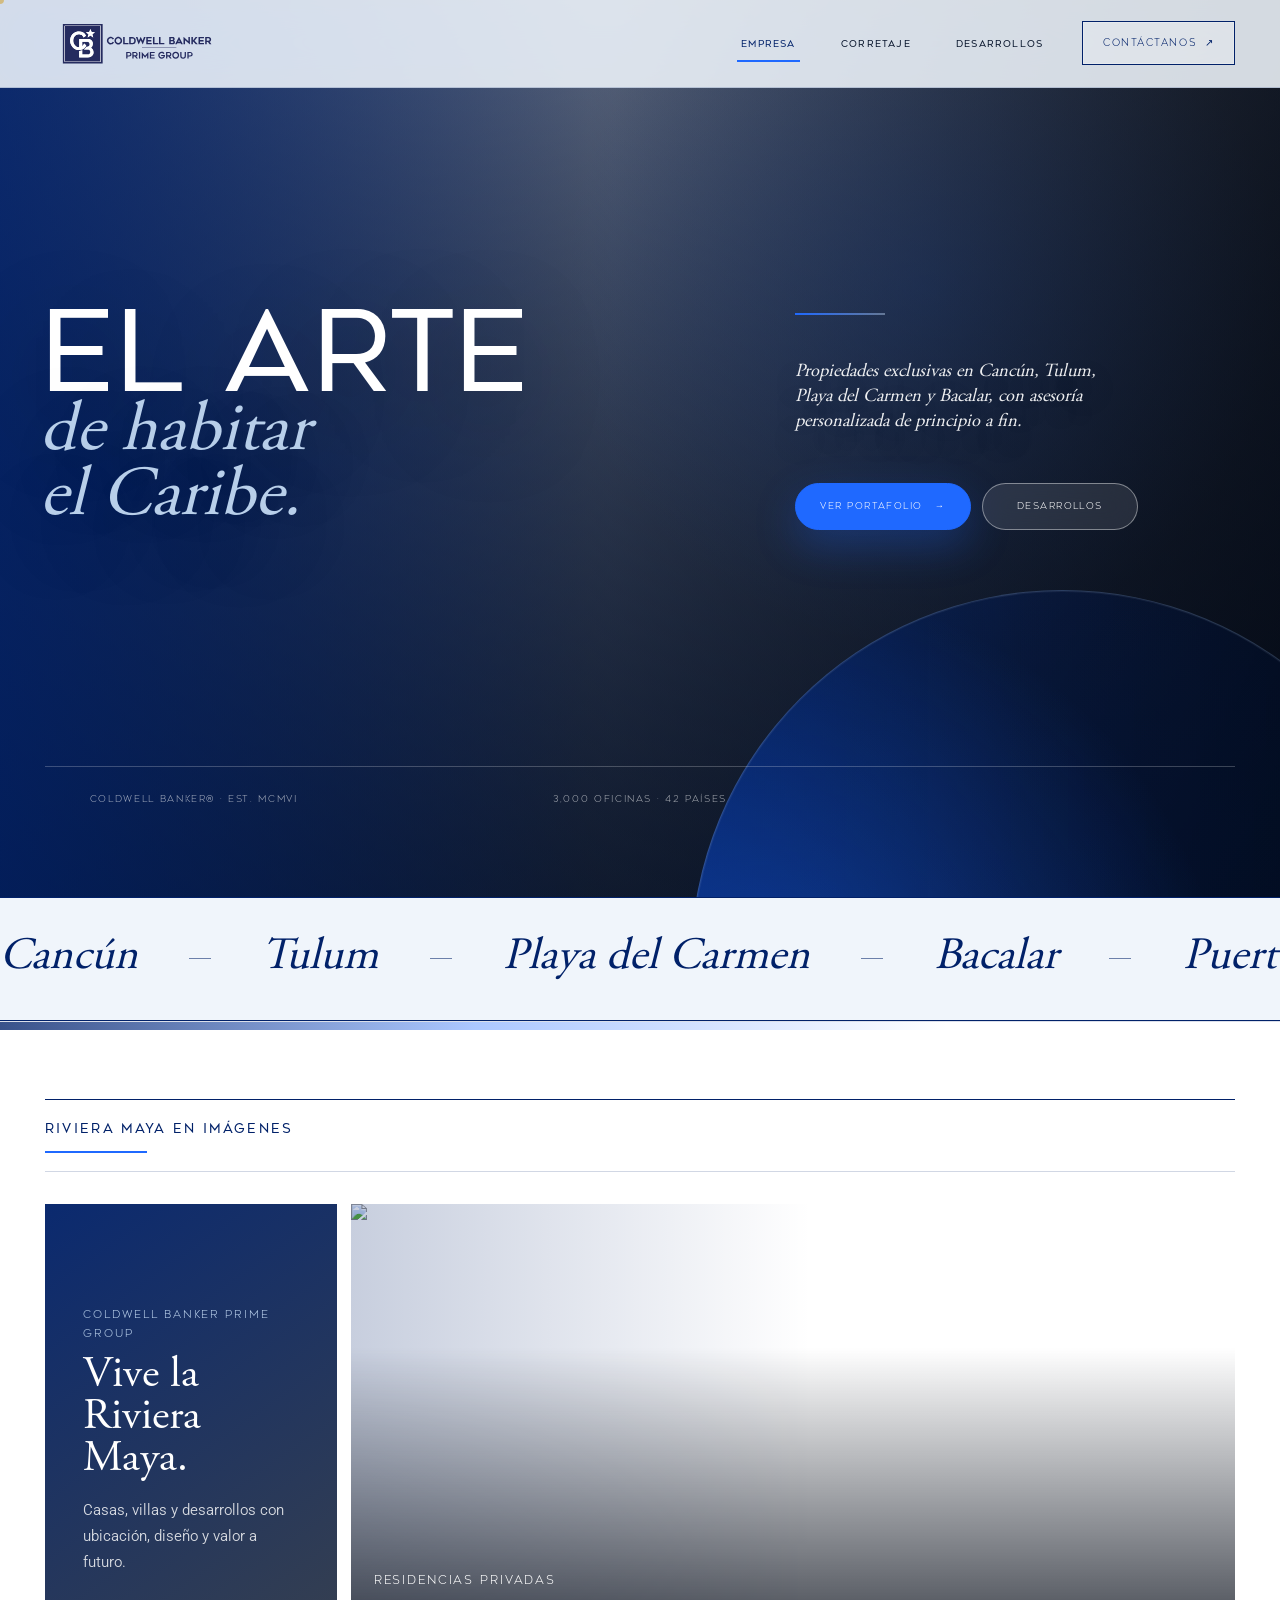
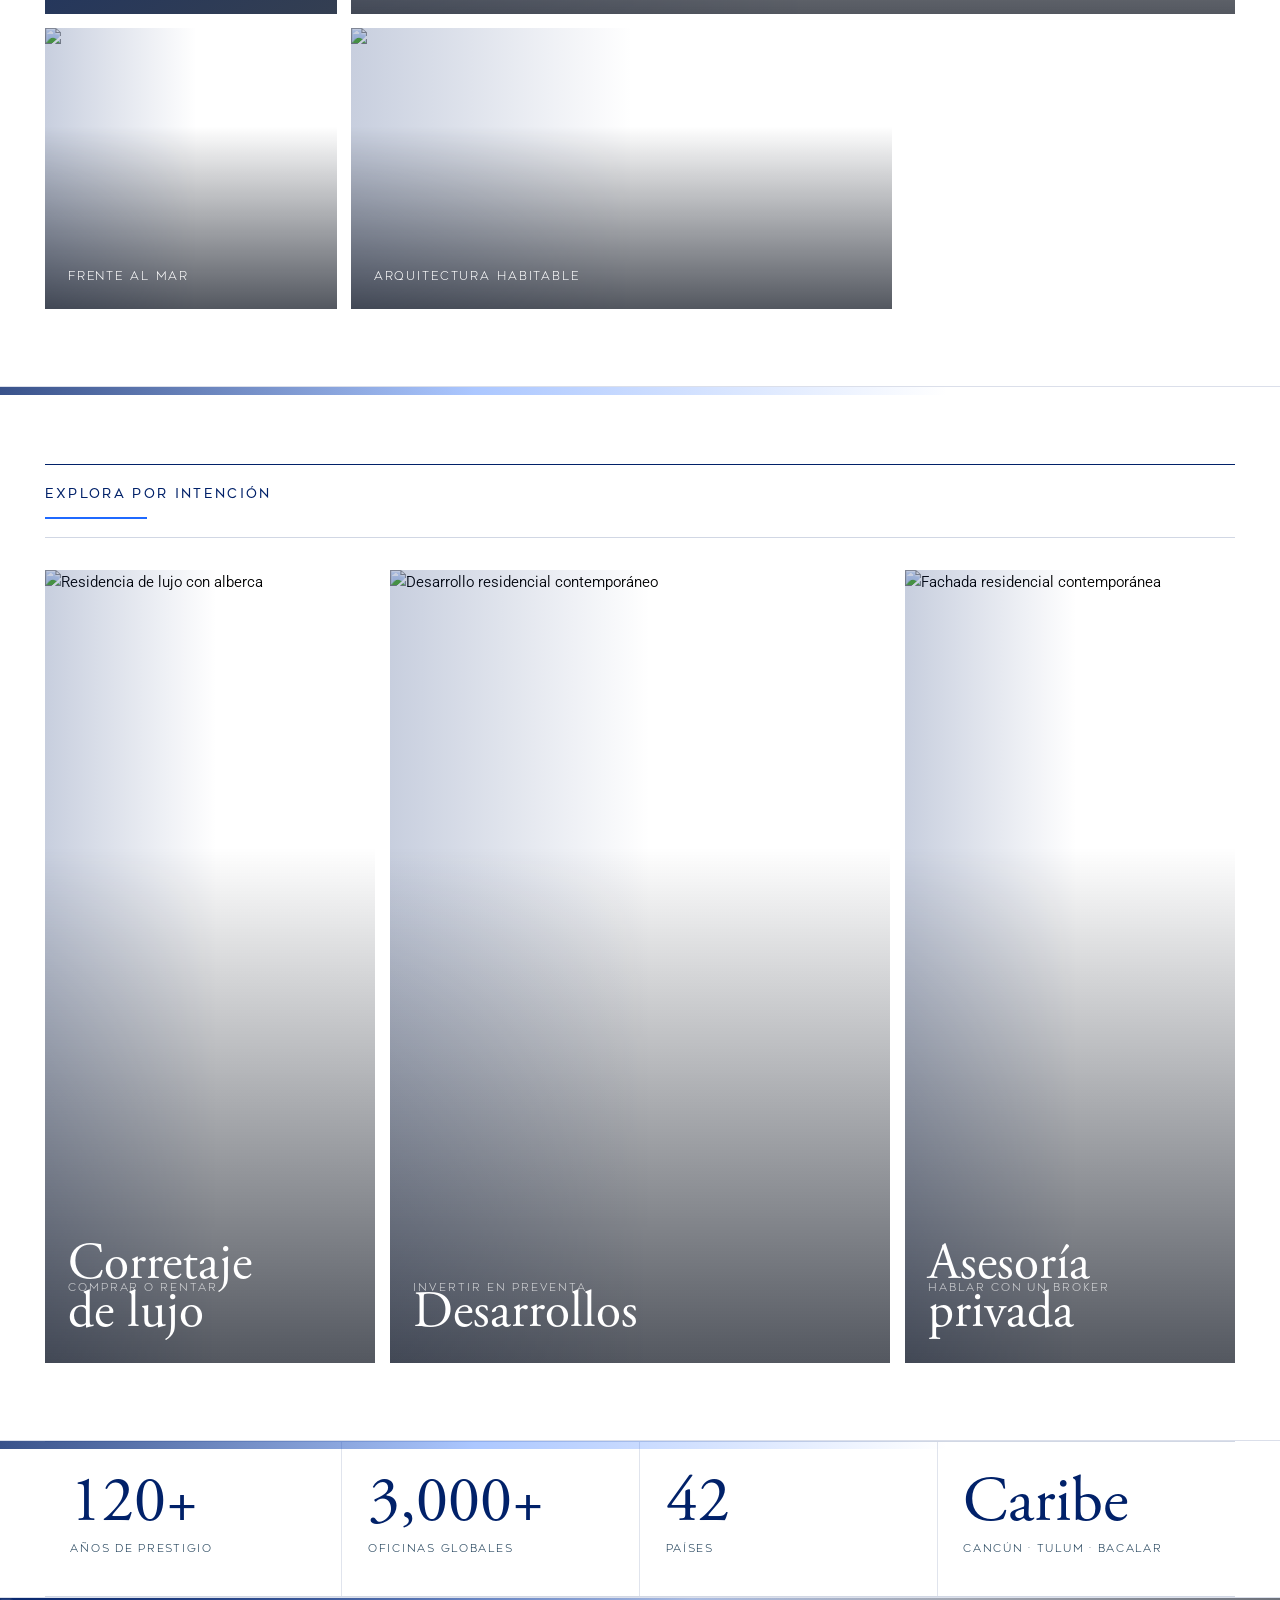
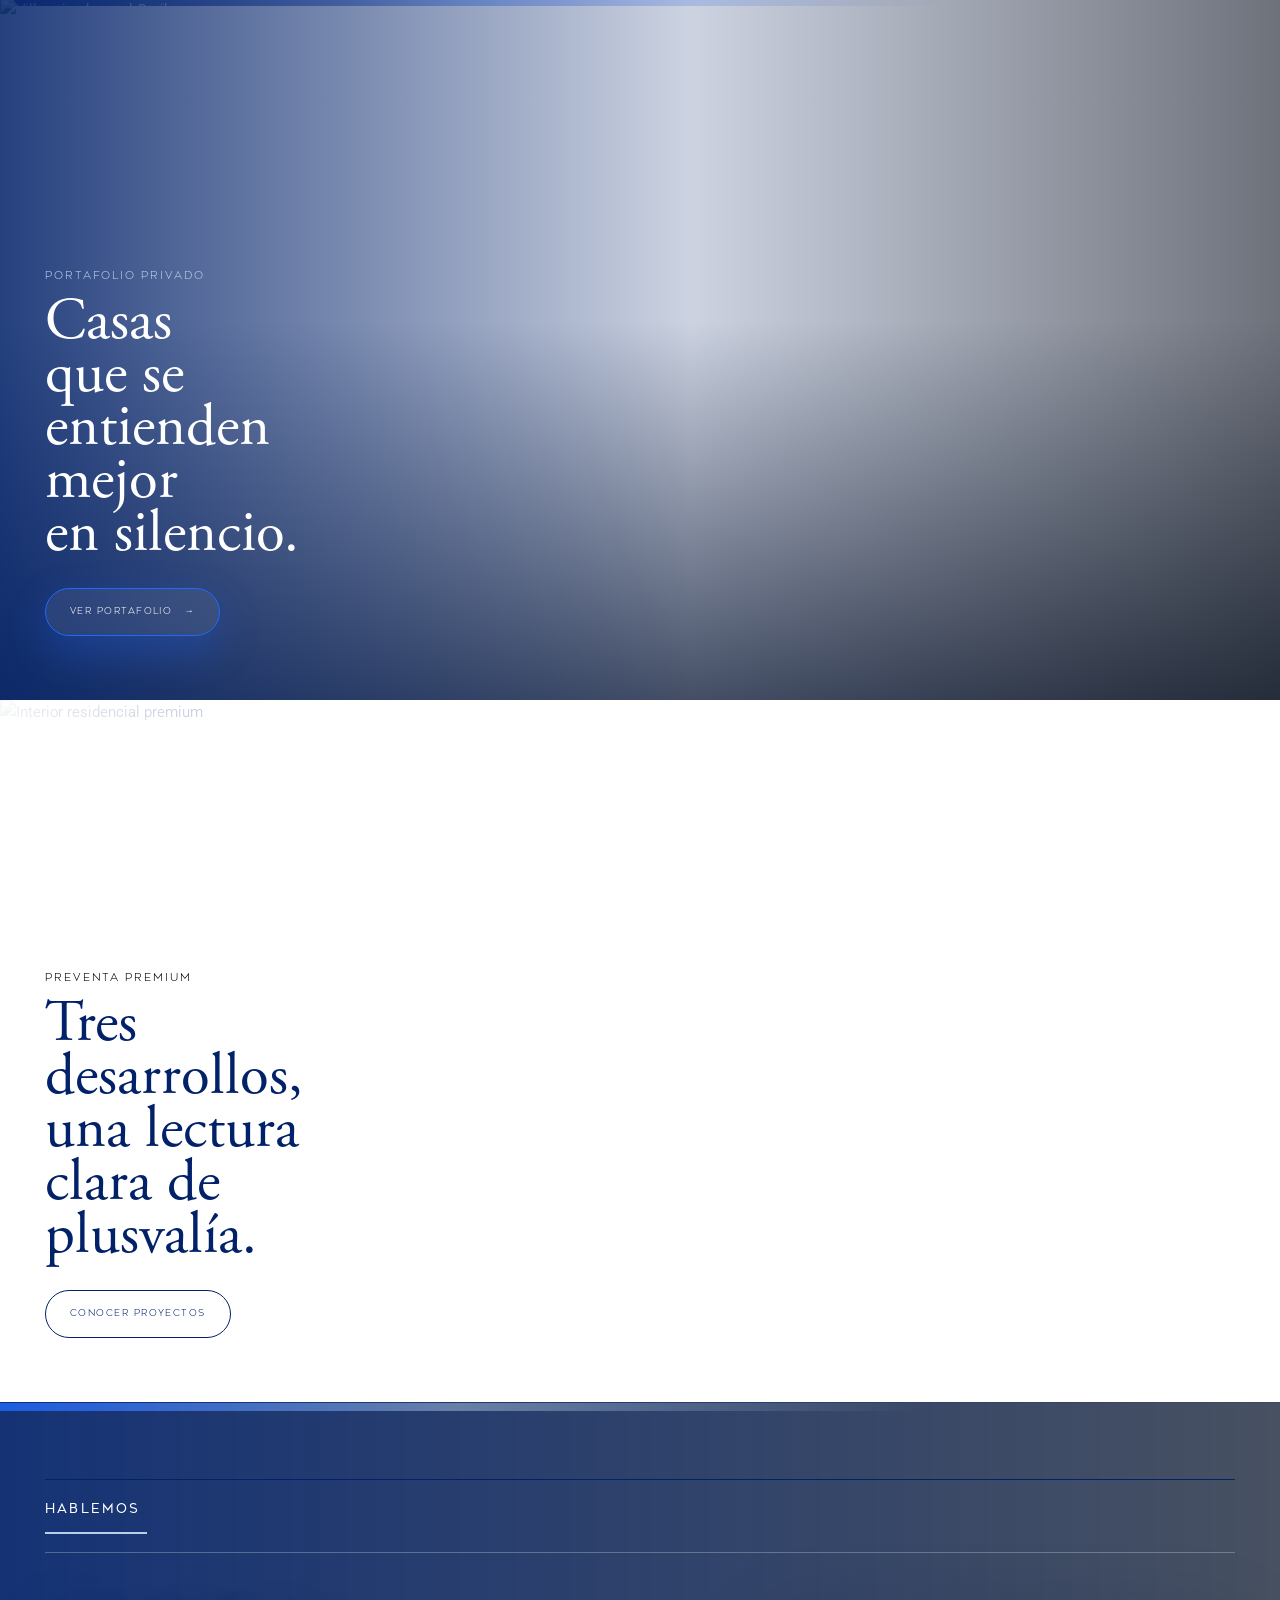
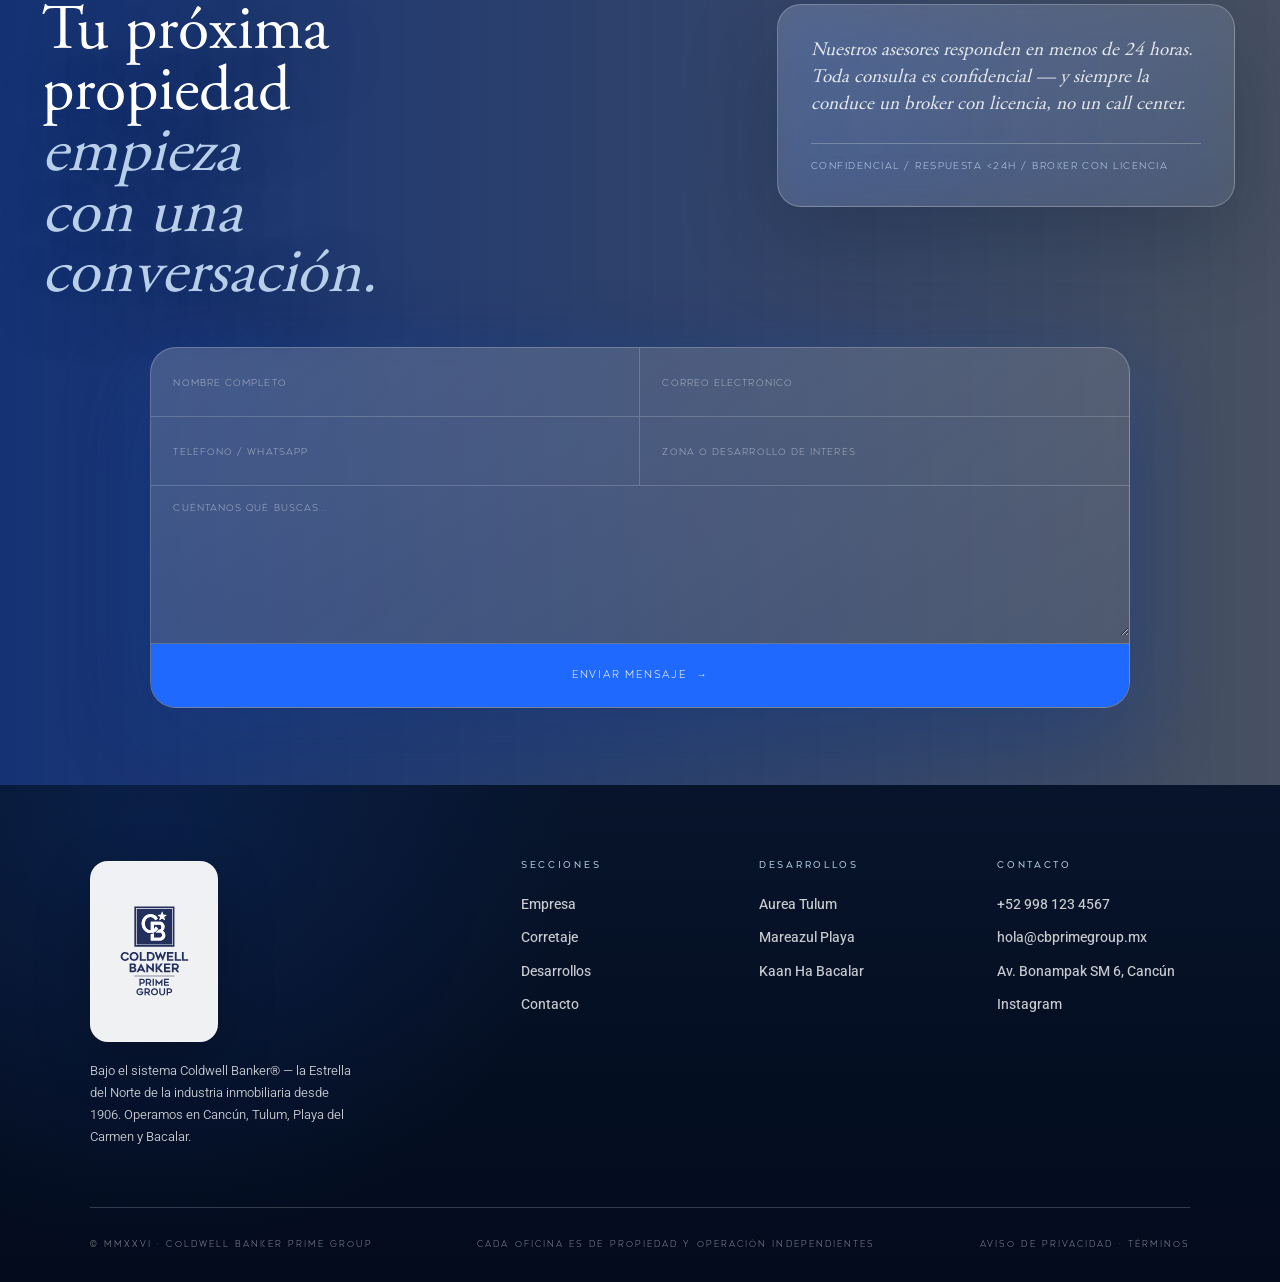
==== commit 28a7168c: "Refine homepage visual balance" ====
--- a/index.html
+++ b/index.html
@@ -48,7 +48,7 @@
         </div>
       </div>
       <div class="hero__lede">
-        <p>Una colección curada de residencias y desarrollos a lo largo de la Riviera Maya — donde la geografía deja de ser dirección y se convierte en privilegio.</p>
+        <p>Propiedades exclusivas en Cancún, Tulum, Playa del Carmen y Bacalar, con asesoría personalizada de principio a fin.</p>
       </div>
       <div class="hero__actions">
         <a class="btn btn--ink" href="corretaje.html">Ver portafolio <span class="arrow">→</span></a>
@@ -72,235 +72,94 @@
   </div>
 </section>
 
-<!-- MANIFESTO -->
-<section class="section manifesto">
+<!-- VISUAL STATEMENT -->
+<section class="section home-visual">
   <div class="wrap">
     <div class="section__opener reveal">
-      <div class="section__num">N.<em>01</em></div>
-      <div class="section__title">Manifiesto</div>
-      <div class="section__meta">Folio 02 — 04</div>
-    </div>
-
-    <div class="manifesto__inner">
-      <div class="manifesto__lhs reveal">
-        <p class="manifesto__pull">
-          "Una casa <em>no es</em> un lugar. Es la <em>memoria</em> de quien la habita, el <em>silencio</em> de un atardecer, el lujo de pertenecer a un sitio irrepetible."
-        </p>
-        <div class="manifesto__sig">
-          <span class="rule-mark"></span>
-          <span>Carta del editor — CB Prime Group</span>
-        </div>
-      </div>
-
-      <div class="manifesto__rhs reveal" data-d="1">
-        <p class="dropcap">Desde 1906, Coldwell Banker® ha guiado a familias hacia el lugar que llaman hogar. En la Riviera Maya, traducimos ese legado a un lenguaje contemporáneo: residencias frente al mar, cenotes privados, arquitectura que dialoga con la selva. Operamos con el rigor de una marca global y la sensibilidad de quien conoce cada cala, cada esquina, cada amanecer del Caribe Mexicano.</p>
-        <p>Nuestro trabajo no es vender propiedades. Es <em class="serif">curar oportunidades</em> — para coleccionistas de lugares, para family offices que entienden que el bien raíz es también una forma de cultura, para quienes han llegado al punto donde la dirección importa más que el código postal.</p>
-        <p>Lo decimos sin floritura: <strong style="font-weight:400;">la geografía es el último lujo escaso</strong>. Y la Riviera Maya — sus 470 km de costa, sus cenotes, su laguna de siete colores, su selva protegida — es uno de los pocos sitios del mundo donde aún se puede comprar una vista que el tiempo no devaluará.</p>
-      </div>
-    </div>
-  </div>
-</section>
-
-<!-- TABLE OF CONTENTS -->
-<section class="section section--tight">
+      <div class="section__title">Riviera Maya en imágenes</div>
+    </div>
+
+    <div class="visual-grid reveal">
+      <article class="visual-grid__copy">
+        <p class="kicker">Coldwell Banker Prime Group</p>
+        <h2>Vive la Riviera Maya.</h2>
+        <p>Casas, villas y desarrollos con ubicación, diseño y valor a futuro.</p>
+      </article>
+      <a class="visual-tile visual-tile--wide" href="corretaje.html">
+        <img src="https://images.unsplash.com/photo-1613977257363-707ba9348227?w=1600&q=85&auto=format&fit=crop" alt="Villa privada frente al mar">
+        <span>Residencias privadas</span>
+      </a>
+      <a class="visual-tile" href="desarrollos.html">
+        <img src="https://images.unsplash.com/photo-1582268611958-ebfd161ef9cf?w=1200&q=85&auto=format&fit=crop" alt="Alberca y terraza frente al mar">
+        <span>Frente al mar</span>
+      </a>
+      <a class="visual-tile" href="desarrollos.html">
+        <img src="https://images.unsplash.com/photo-1600585154340-be6161a56a0c?w=900&q=85&auto=format&fit=crop" alt="Interior residencial contemporáneo">
+        <span>Arquitectura habitable</span>
+      </a>
+    </div>
+  </div>
+</section>
+
+<!-- PORTALS -->
+<section class="section home-portals">
   <div class="wrap">
     <div class="section__opener reveal">
-      <div class="section__num">N.<em>02</em></div>
-      <div class="section__title">Rutas del sitio</div>
-      <div class="section__meta">Folio 05</div>
-    </div>
-
-    <table class="toc reveal" data-d="1">
-      <tbody>
-        <tr onclick="window.location='index.html'">
-          <td class="toc__num"><em>I.</em></td>
-          <td class="toc__name">Empresa</td>
-          <td class="toc__desc">Manifiesto · Valores · La firma detrás del nombre</td>
-          <td class="toc__link">Ver empresa</td>
-        </tr>
-        <tr onclick="window.location='corretaje.html'">
-          <td class="toc__num"><em>II.</em></td>
-          <td class="toc__name">Corretaje</td>
-          <td class="toc__desc">Mansiones, villas y penthouses bajo asesoría privada</td>
-          <td class="toc__link">Ver página</td>
-        </tr>
-        <tr onclick="window.location='desarrollos.html'">
-          <td class="toc__num"><em>III.</em></td>
-          <td class="toc__name">Desarrollos</td>
-          <td class="toc__desc">Tres proyectos firmados — Tulum, Playa, Bacalar</td>
-          <td class="toc__link">Ver página</td>
-        </tr>
-        <tr onclick="window.location='desarrollos/aurea-tulum.html'">
-          <td class="toc__num"><em>III.i</em></td>
-          <td class="toc__name">Aurea Tulum</td>
-          <td class="toc__desc">36 residencias eco-luxury alrededor de un cenote privado</td>
-          <td class="toc__link">Ver página</td>
-        </tr>
-        <tr onclick="window.location='desarrollos/mareazul-playa.html'">
-          <td class="toc__num"><em>III.ii</em></td>
-          <td class="toc__name">Mareazul Playa</td>
-          <td class="toc__desc">Torre boutique con 80m de frente de playa privada</td>
-          <td class="toc__link">Ver página</td>
-        </tr>
-        <tr onclick="window.location='desarrollos/kaan-ha-bacalar.html'">
-          <td class="toc__num"><em>III.iii</em></td>
-          <td class="toc__name">Kaan Ha Bacalar</td>
-          <td class="toc__desc">22 villas lakefront sobre la Laguna de los 7 Colores</td>
-          <td class="toc__link">Ver página</td>
-        </tr>
-        <tr onclick="window.location='#contacto'">
-          <td class="toc__num"><em>IV.</em></td>
-          <td class="toc__name">Contacto</td>
-          <td class="toc__desc">Asesoría privada · Corresponsales · Hablemos</td>
-          <td class="toc__link">Ir</td>
-        </tr>
-      </tbody>
-    </table>
-  </div>
-</section>
-
-<!-- STATS -->
-<section class="section section--tight">
-  <div class="wrap">
-    <div class="stats reveal">
-      <div class="stat">
-        <span class="stat__index"><em>i.</em></span>
-        <div class="stat__num">120<span class="ital">+</span></div>
-        <div class="stat__label">Años de prestigio</div>
-      </div>
-      <div class="stat">
-        <span class="stat__index"><em>ii.</em></span>
-        <div class="stat__num">3,000<span class="ital">+</span></div>
-        <div class="stat__label">Oficinas globales</div>
-      </div>
-      <div class="stat">
-        <span class="stat__index"><em>iii.</em></span>
-        <div class="stat__num">42</div>
-        <div class="stat__label">Países</div>
-      </div>
-      <div class="stat">
-        <span class="stat__index"><em>iv.</em></span>
-        <div class="stat__num">$4.8<span class="ital">B</span><sup>USD</sup></div>
-        <div class="stat__label">Volumen anual transaccionado</div>
-      </div>
-    </div>
-  </div>
-</section>
-
-<!-- VALUES -->
-<section class="section">
-  <div class="wrap">
-    <div class="section__opener reveal">
-      <div class="section__num">N.<em>03</em></div>
-      <div class="section__title">Tres principios irrevocables</div>
-      <div class="section__meta">Folio 07 — 09</div>
-    </div>
-
-    <div class="chapters">
-      <article class="chapter reveal">
-        <div class="chapter__num"><em>i.</em></div>
-        <h3 class="chapter__title">Discreción <span class="ital">absoluta</span></h3>
-        <div class="chapter__body">
-          <p>Nuestros clientes son figuras públicas, family offices y propietarios que valoran la privacidad por encima del marketing. Operamos con la confidencialidad de un asesor patrimonial — listados off-market bajo NDA, presentaciones privadas, fotografía no publicada.</p>
-        </div>
-      </article>
-      <article class="chapter reveal" data-d="1">
-        <div class="chapter__num"><em>ii.</em></div>
-        <h3 class="chapter__title">Conocimiento <span class="ital">local</span></h3>
-        <div class="chapter__body">
-          <p>Vivimos la Riviera Maya. Conocemos al desarrollador, al notario, al arquitecto. Sabemos qué playa baja en marea muerta y cuál cenote tiene título limpio. La diferencia entre un buen agente y uno excepcional son los detalles que solo se aprenden caminando la zona.</p>
-        </div>
-      </article>
-      <article class="chapter reveal" data-d="2">
-        <div class="chapter__num"><em>iii.</em></div>
-        <h3 class="chapter__title">Alcance <span class="ital">global</span></h3>
-        <div class="chapter__body">
-          <p>Tu propiedad no se anuncia, se presenta. La red Coldwell Banker conecta cada listado con compradores cualificados en Nueva York, Londres, Madrid, Ciudad de México y Toronto — un mercado que tu portal local no alcanza.</p>
-        </div>
-      </article>
-    </div>
-  </div>
-</section>
-
-<!-- PLATES -->
-<section class="section section--tight">
-  <div class="wrap">
-    <div class="section__opener reveal">
-      <div class="section__num">N.<em>04</em></div>
-      <div class="section__title">Galería Caribe</div>
-      <div class="section__meta">Folio 10 — 13</div>
-    </div>
-
-    <div class="plates reveal">
-      <div class="plate plate--lg">
-        <img src="https://images.unsplash.com/photo-1613977257363-707ba9348227?w=1600&q=85&auto=format&fit=crop" alt="">
-        <div class="plate__cap">Vista · Villa Sian Ka'an</div>
-      </div>
-      <div class="plate plate--md">
-        <img src="https://images.unsplash.com/photo-1582268611958-ebfd161ef9cf?w=1200&q=85&auto=format&fit=crop" alt="">
-        <div class="plate__cap">Vista · Alberca infinity</div>
-      </div>
-      <div class="plate plate--sm">
-        <img src="https://images.unsplash.com/photo-1600585154340-be6161a56a0c?w=900&q=85&auto=format&fit=crop" alt="">
-        <div class="plate__cap">Vista · Suite</div>
-      </div>
-      <div class="plate plate--sm">
-        <img src="https://images.unsplash.com/photo-1564013799919-ab600027ffc6?w=900&q=85&auto=format&fit=crop" alt="">
-        <div class="plate__cap">Vista · Vista mar</div>
-      </div>
-      <div class="plate plate--sm">
-        <img src="https://images.unsplash.com/photo-1507525428034-b723cf961d3e?w=900&q=85&auto=format&fit=crop" alt="Agua turquesa del Caribe">
-        <div class="plate__cap">Vista · Bacalar</div>
-      </div>
-    </div>
-  </div>
-</section>
-
-<!-- DIVISIONS -->
-<section class="section">
-  <div class="wrap">
-    <div class="section__opener reveal">
-      <div class="section__num">N.<em>05</em></div>
-      <div class="section__title">Dos divisiones · un mismo estándar</div>
-      <div class="section__meta">Folio 14 — 16</div>
-    </div>
-
-    <article class="feature reveal mb-4">
-      <a href="corretaje.html" class="feature__media">
-        <img src="https://images.unsplash.com/photo-1613490493576-7fde63acd811?w=1400&q=85&auto=format&fit=crop" alt="Corretaje">
-        <div class="feature__cap"><span>División 01</span><span>Corretaje</span></div>
-      </a>
-      <div>
-        <div class="feature__num"><em>I.</em> Corretaje de lujo</div>
-        <h3 class="feature__title">Mansiones, villas, <span class="ital">penthouses</span>.</h3>
-        <div class="feature__sub">Asesoría privada · Off-market disponible</div>
-        <div class="feature__body">
-          <p>Una colección curada de residencias excepcionales en venta y renta exclusiva — desde villas frente al mar en Tulum hasta penthouses en Puerto Cancún, pasando por estates frente a la laguna en Bacalar. Cada propiedad se presenta con dossier completo: planos, títulos, fotografía aérea, y entrevista con el propietario actual cuando es posible.</p>
-        </div>
-        <a class="linklink feature__cta" href="corretaje.html">Ver portafolio completo →</a>
-      </div>
-    </article>
-
-    <hr class="rule mt-4 mb-4">
-
-    <article class="feature feature--rev reveal" data-d="1">
-      <a href="desarrollos.html" class="feature__media">
-        <img src="https://images.unsplash.com/photo-1600607687939-ce8a6c25118c?w=1400&q=85&auto=format&fit=crop" alt="Desarrollo residencial de lujo">
-        <div class="feature__cap"><span>División 02</span><span>Real Estate Development</span></div>
-      </a>
-      <div>
-        <div class="feature__num"><em>II.</em> Desarrollos inmobiliarios</div>
-        <h3 class="feature__title">Pre-venta. <span class="ital">Plusvalía.</span></h3>
-        <div class="feature__sub">Tres desarrollos firmados · Entrega 2027 — 2028</div>
-        <div class="feature__body">
-          <p>Tres proyectos seleccionados bajo el mismo filtro: ubicación irrepetible, arquitectura que envejece bien y una operación financiera que entrega plusvalía real. Tulum eco-luxury, Playa del Carmen frente al mar, Bacalar lakefront. Todos con programa de rental gestionado opcional y ROI proyectado entre 7% y 11% USD anual.</p>
-        </div>
-        <a class="linklink feature__cta" href="desarrollos.html">Conocer desarrollos →</a>
-      </div>
-    </article>
-  </div>
-</section>
-
+      <div class="section__title">Explora por intención</div>
+    </div>
+
+    <div class="portal-grid">
+      <a class="portal-card reveal" href="corretaje.html">
+        <img src="https://images.unsplash.com/photo-1613490493576-7fde63acd811?w=1400&q=85&auto=format&fit=crop" alt="Residencia de lujo con alberca">
+        <span>Comprar o rentar</span>
+        <strong>Corretaje de lujo</strong>
+      </a>
+      <a class="portal-card portal-card--tall reveal" data-d="1" href="desarrollos.html">
+        <img src="https://images.unsplash.com/photo-1600607687939-ce8a6c25118c?w=1400&q=85&auto=format&fit=crop" alt="Desarrollo residencial contemporáneo">
+        <span>Invertir en preventa</span>
+        <strong>Desarrollos</strong>
+      </a>
+      <a class="portal-card reveal" data-d="2" href="#contacto">
+        <img src="https://images.unsplash.com/photo-1600566753190-17f0baa2a6c3?w=1400&q=85&auto=format&fit=crop" alt="Fachada residencial contemporánea">
+        <span>Hablar con un broker</span>
+        <strong>Asesoría privada</strong>
+      </a>
+    </div>
+  </div>
+</section>
+
+<!-- BRAND PROOF -->
+<section class="section home-proof">
+  <div class="wrap">
+    <div class="proof-strip reveal">
+      <div><strong>120+</strong><span>años de prestigio</span></div>
+      <div><strong>3,000+</strong><span>oficinas globales</span></div>
+      <div><strong>42</strong><span>países</span></div>
+      <div><strong>Caribe</strong><span>Cancún · Tulum · Bacalar</span></div>
+    </div>
+  </div>
+</section>
+
+<!-- FEATURED PATHS -->
+<section class="section home-split">
+  <div class="split-panel split-panel--dark reveal">
+    <img src="https://images.unsplash.com/photo-1613977257363-707ba9348227?w=1800&q=85&auto=format&fit=crop" alt="Villa privada en el Caribe">
+    <div>
+      <p class="kicker">Portafolio privado</p>
+      <h2>Casas que se entienden mejor en silencio.</h2>
+      <a class="btn btn--ink" href="corretaje.html">Ver portafolio <span class="arrow">→</span></a>
+    </div>
+  </div>
+
+  <div class="split-panel reveal" data-d="1">
+    <img src="https://images.unsplash.com/photo-1600607687939-ce8a6c25118c?w=1800&q=85&auto=format&fit=crop" alt="Interior residencial premium">
+    <div>
+      <p class="kicker">Preventa premium</p>
+      <h2>Tres desarrollos, una lectura clara de plusvalía.</h2>
+      <a class="btn" href="desarrollos.html">Conocer proyectos</a>
+    </div>
+  </div>
+</section>
 <!-- CONTACT -->
 <section class="section contact" id="contacto">
   <div class="wrap">
@@ -373,3 +232,8 @@
 </body>
 </html>
 
+
+
+
+
+
--- a/assets/css/styles.css
+++ b/assets/css/styles.css
@@ -1,4 +1,4 @@
-/* =========================================================
+﻿/* =========================================================
    COLDWELL BANKER PRIME GROUP
    Estricto a Manual de Identidad 2025
    Responsive: 320px → 3440px ultrawide
@@ -2760,7 +2760,7 @@
     flex: 1 1 100%;
   }
   .hero__bottom{
-    grid-template-columns: 1fr;
+    display: none !important;
   }
   body > .section{
     padding-block: clamp(3.4rem, 12vw, 5rem);
@@ -2878,6 +2878,7 @@
   text-align: left !important;
   margin-left: 0 !important;
   padding-left: 0 !important;
+}
 /* Aesthetic Purge — Apex Override */
 .section, .section--soft, main, body, html {
   background: var(--white) !important;
@@ -2973,5 +2974,327 @@
   padding-left: 0 !important;
 }
 
-
-
+/* =========================================================
+   HOME IMAGE-FIRST PASS
+   Homepage ratio target: mostly image, minimal copy.
+   ========================================================= */
+
+body:has(.home-visual) > .section{
+  padding-block: clamp(3.2rem, 6vw, 6rem);
+}
+
+.home-visual,
+.home-portals,
+.home-proof,
+.home-split{
+  background: var(--white) !important;
+}
+
+.home-visual .section__opener,
+.home-portals .section__opener{
+  margin-bottom: clamp(1.4rem, 2.5vw, 2.4rem) !important;
+}
+
+.visual-grid{
+  display: grid;
+  grid-template-columns: minmax(250px, .62fr) minmax(0, 1.15fr) minmax(220px, .7fr);
+  grid-template-rows: minmax(260px, 32vw) minmax(220px, 22vw);
+  gap: clamp(.65rem, 1.1vw, 1rem);
+}
+
+.visual-grid__copy,
+.visual-tile,
+.portal-card,
+.split-panel{
+  position: relative;
+  overflow: hidden;
+  isolation: isolate;
+}
+
+.visual-grid__copy{
+  align-self: stretch;
+  display: flex;
+  flex-direction: column;
+  justify-content: flex-end;
+  padding: clamp(1.4rem, 3vw, 3rem);
+  color: var(--white);
+  background:
+    linear-gradient(145deg, rgba(1,33,105,.96), rgba(7,20,43,.82)),
+    url("https://images.unsplash.com/photo-1507525428034-b723cf961d3e?w=1100&q=80&auto=format&fit=crop") center/cover;
+}
+
+.kicker{
+  margin: 0 0 .85rem;
+  font-family: var(--display);
+  font-size: .72rem;
+  letter-spacing: .18em;
+  text-transform: uppercase;
+}
+
+.visual-grid__copy h2,
+.split-panel h2{
+  margin: 0;
+  max-width: 9ch;
+  font-size: clamp(2.3rem, 4.6vw, 5.6rem);
+  line-height: .9;
+  color: inherit;
+}
+
+.visual-grid__copy h2{
+  max-width: 8.5ch;
+  font-size: clamp(2.25rem, 3.4vw, 4.25rem);
+  line-height: .96;
+}
+
+.visual-grid__copy .kicker,
+.split-panel--dark .kicker{
+  color: var(--tide);
+}
+
+.visual-grid__copy p:last-child{
+  max-width: 28ch;
+  margin: 1.1rem 0 0;
+  color: rgba(255,255,255,.82);
+}
+
+.visual-tile{
+  min-height: 240px;
+  color: var(--white);
+}
+
+.visual-tile--wide{
+  grid-column: span 2;
+}
+
+.visual-tile img,
+.portal-card img,
+.split-panel > img{
+  width: 100%;
+  height: 100%;
+  object-fit: cover;
+  display: block;
+  transition: transform 1.2s var(--ease), filter 1.2s var(--ease);
+}
+
+.visual-tile::after,
+.portal-card::after,
+.split-panel::after{
+  content: "";
+  position: absolute;
+  inset: 0;
+  z-index: 1;
+  background:
+    linear-gradient(180deg, transparent 35%, rgba(2,8,20,.68)),
+    linear-gradient(90deg, rgba(1,33,105,.22), transparent 52%);
+  pointer-events: none;
+}
+
+.visual-tile span,
+.portal-card span,
+.portal-card strong{
+  position: absolute;
+  z-index: 2;
+  left: clamp(1rem, 1.8vw, 1.7rem);
+  right: clamp(1rem, 1.8vw, 1.7rem);
+  color: var(--white);
+}
+
+.visual-tile span{
+  bottom: clamp(1rem, 1.8vw, 1.7rem);
+  font-family: var(--display);
+  font-size: clamp(.78rem, .9vw, .95rem);
+  letter-spacing: .16em;
+  text-transform: uppercase;
+}
+
+.visual-tile:hover img,
+.portal-card:hover img,
+.split-panel:hover > img{
+  transform: scale(1.045);
+  filter: saturate(1.05) contrast(1.04);
+}
+
+.portal-grid{
+  display: grid;
+  grid-template-columns: .82fr 1.24fr .82fr;
+  gap: clamp(.7rem, 1.2vw, 1.1rem);
+  min-height: clamp(520px, 62vw, 820px);
+}
+
+.portal-card{
+  min-height: 420px;
+}
+
+.portal-card--tall{
+  min-height: clamp(560px, 62vw, 820px);
+}
+
+.portal-card span{
+  bottom: clamp(4.4rem, 5vw, 6rem);
+  font-family: var(--display);
+  font-size: .72rem;
+  letter-spacing: .18em;
+  text-transform: uppercase;
+  color: rgba(255,255,255,.74);
+}
+
+.portal-card strong{
+  bottom: clamp(1.3rem, 2vw, 2rem);
+  max-width: 9ch;
+  font-family: var(--serif);
+  font-size: clamp(2.1rem, 4vw, 5rem);
+  line-height: .92;
+  font-weight: 400;
+}
+
+.home-proof{
+  padding-block: 0 !important;
+}
+
+.proof-strip{
+  display: grid;
+  grid-template-columns: repeat(4, 1fr);
+  border-top: 1px solid rgba(1,33,105,.18);
+  border-bottom: 1px solid rgba(1,33,105,.18);
+}
+
+.proof-strip div{
+  min-height: clamp(132px, 12vw, 190px);
+  display: flex;
+  flex-direction: column;
+  justify-content: center;
+  gap: .45rem;
+  padding: clamp(1rem, 2vw, 2rem);
+  border-right: 1px solid rgba(1,33,105,.12);
+}
+
+.proof-strip div:last-child{
+  border-right: 0;
+}
+
+.proof-strip strong{
+  font-family: var(--serif);
+  font-size: clamp(2.4rem, 5vw, 5.2rem);
+  line-height: .85;
+  font-weight: 400;
+  color: var(--cb-blue);
+}
+
+.proof-strip span{
+  font-family: var(--display);
+  font-size: .72rem;
+  letter-spacing: .16em;
+  text-transform: uppercase;
+  color: var(--slate);
+}
+
+.home-split{
+  padding-block: 0 !important;
+}
+
+.split-panel{
+  min-height: clamp(620px, 78vh, 920px);
+  display: grid;
+  place-items: end start;
+  color: var(--white);
+}
+
+.split-panel + .split-panel{
+  color: var(--cb-blue);
+  background: var(--white);
+}
+
+.split-panel > img{
+  position: absolute;
+  inset: 0;
+  z-index: 0;
+}
+
+.split-panel > div{
+  position: relative;
+  z-index: 2;
+  width: min(100% - var(--gutter)*2, 700px);
+  margin: 0 0 clamp(2rem, 5vw, 5rem) var(--bleed);
+}
+
+.split-panel:not(.split-panel--dark)::after{
+  background:
+    linear-gradient(90deg, rgba(255,255,255,.92), rgba(255,255,255,.48) 48%, rgba(255,255,255,.08)),
+    linear-gradient(180deg, transparent 48%, rgba(255,255,255,.88));
+}
+
+.split-panel--dark::after{
+  background:
+    linear-gradient(90deg, rgba(1,33,105,.86), rgba(1,33,105,.20) 54%, rgba(3,11,27,.58)),
+    linear-gradient(180deg, transparent 46%, rgba(3,11,27,.68));
+}
+
+.split-panel .btn{
+  width: fit-content;
+  margin-top: clamp(1.2rem, 2vw, 2rem);
+}
+
+@media (max-width: 980px){
+  .visual-grid{
+    grid-template-columns: 1fr 1fr;
+    grid-template-rows: auto minmax(240px, 44vw) minmax(220px, 40vw);
+  }
+  .visual-grid__copy{
+    grid-column: 1 / -1;
+    min-height: 300px;
+  }
+  .visual-tile--wide{
+    grid-column: 1 / -1;
+  }
+  .portal-grid{
+    grid-template-columns: 1fr;
+    min-height: 0;
+  }
+  .portal-card,
+  .portal-card--tall{
+    min-height: clamp(360px, 78vw, 560px);
+  }
+  .proof-strip{
+    grid-template-columns: 1fr 1fr;
+  }
+}
+
+@media (max-width: 620px){
+  .visual-grid{
+    grid-template-columns: 1fr;
+    grid-template-rows: auto;
+  }
+  .visual-grid__copy,
+  .visual-tile{
+    min-height: 320px;
+  }
+  .proof-strip{
+    grid-template-columns: 1fr;
+  }
+  .proof-strip div{
+    min-height: 112px;
+    border-right: 0;
+    border-bottom: 1px solid rgba(1,33,105,.12);
+  }
+  .proof-strip div:last-child{
+    border-bottom: 0;
+  }
+  .split-panel{
+    min-height: clamp(520px, 92vh, 720px);
+  }
+  .split-panel > div{
+    margin-inline: var(--gutter);
+    margin-bottom: clamp(2rem, 9vw, 3rem);
+  }
+  .split-panel h2{
+    font-size: clamp(2.25rem, 12vw, 4rem);
+  }
+}
+
+@media (max-width: 760px){
+  .hero__bottom{
+    display: none !important;
+  }
+}
+
+
